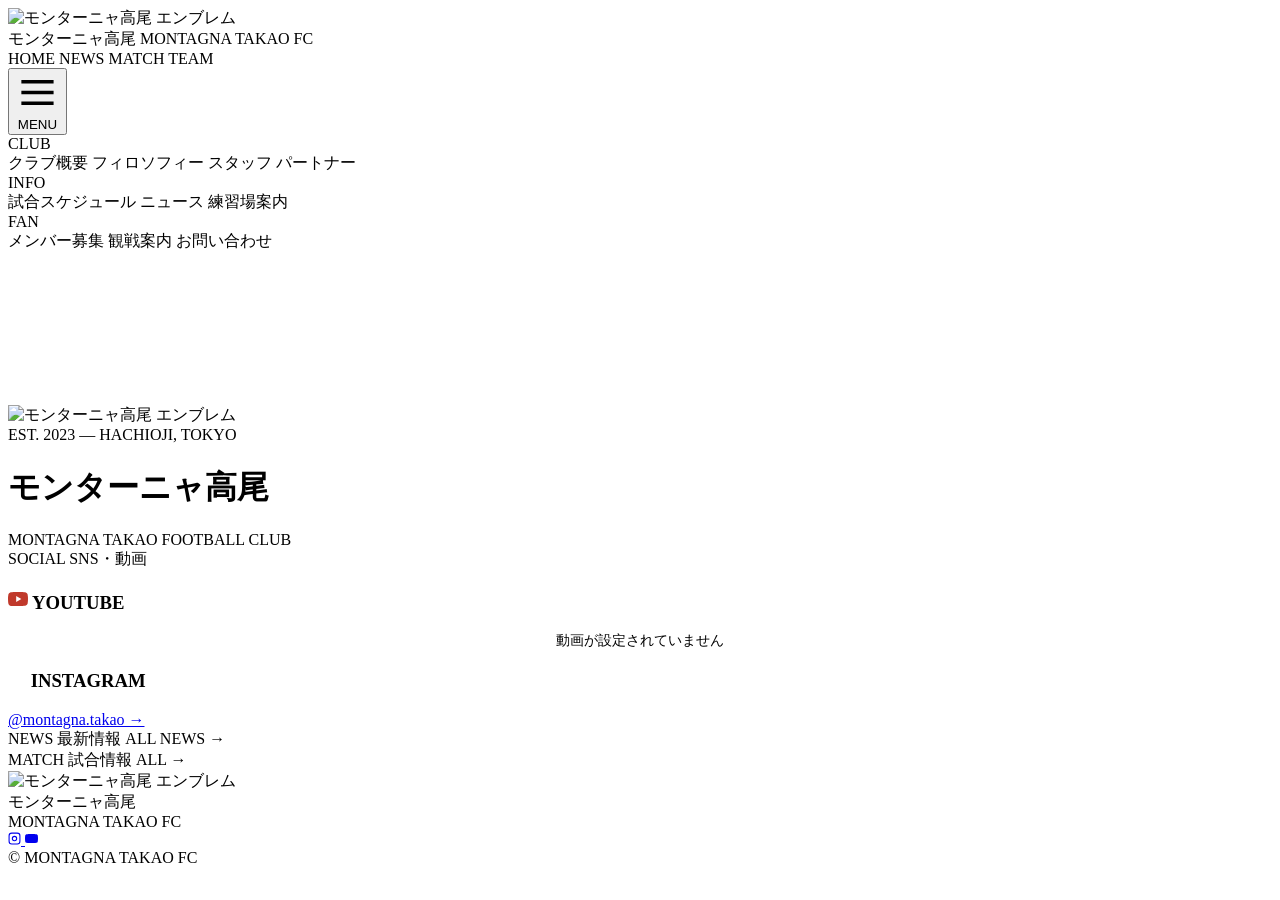
==== index.html @ 00458dfa "Add files via upload" ====
<!DOCTYPE html>
<html lang="ja">
<head>
<meta charset="UTF-8">
<meta name="viewport" content="width=device-width, initial-scale=1.0">
<title>モンターニャ高尾 | MONTAGNA TAKAO FC</title>
<link href="https://fonts.googleapis.com/css2?family=Shippori+Mincho:wght@400;600;700&family=Bebas+Neue&family=Noto+Sans+JP:wght@300;400;500;700&display=swap" rel="stylesheet">
<link rel="stylesheet" href="css/style.css">
</head>
<body>

<!-- HEADER -->
<header>
  <div class="header-inner">
    <a class="logo" onclick="showSection('home')">
      <div class="logo-emblem"><img src="images/logo.JPEG" alt="モンターニャ高尾 エンブレム"></div>
      <div class="logo-text">
        <span class="logo-ja">モンターニャ高尾</span>
        <span class="logo-en">MONTAGNA TAKAO FC</span>
      </div>
    </a>
    <nav class="nav-links">
      <a onclick="showSection('home')">HOME</a>
      <a onclick="showSection('news')">NEWS</a>
      <a onclick="showSection('match')">MATCH</a>
      <a onclick="showSection('team')">TEAM</a>
    </nav>
    <div class="nav-right">
      <button class="menu-tab-btn" onclick="toggleMegaMenu()">
        <svg viewBox="0 0 24 24" fill="none" stroke="currentColor" stroke-width="2"><path d="M3 12h18M3 6h18M3 18h18"/></svg>
        MENU
      </button>
    </div>
  </div>
</header>

<!-- MEGA MENU -->
<div class="mega-menu" id="megaMenu">
  <div class="mega-section">
    <div class="mega-section-title">CLUB</div>
    <a class="mega-item" onclick="openStaticPage('club-overview');closeMegaMenu()">クラブ概要</a>
    <a class="mega-item" onclick="openStaticPage('philosophy');closeMegaMenu()">フィロソフィー</a>
    <a class="mega-item" onclick="openStaticPage('staff');closeMegaMenu()">スタッフ</a>
    <a class="mega-item" onclick="openStaticPage('partner');closeMegaMenu()">パートナー</a>
  </div>
  <div class="mega-section">
    <div class="mega-section-title">INFO</div>
    <a class="mega-item" onclick="showSection('match');closeMegaMenu()">試合スケジュール</a>
    <a class="mega-item" onclick="showSection('news');closeMegaMenu()">ニュース</a>
    <a class="mega-item" onclick="openStaticPage('training');closeMegaMenu()">練習場案内</a>
  </div>
  <div class="mega-section">
    <div class="mega-section-title">FAN</div>
    <a class="mega-item" onclick="openStaticPage('join');closeMegaMenu()">メンバー募集</a>
    <a class="mega-item" onclick="openStaticPage('watch');closeMegaMenu()">観戦案内</a>
    <a class="mega-item" onclick="openStaticPage('contact');closeMegaMenu()">お問い合わせ</a>
  </div>
</div>

<!-- ══════════════════════════════════════ -->
<!-- HOME -->
<!-- ══════════════════════════════════════ -->
<div id="section-home">

  <!-- HERO -->
  <div class="hero">
    <div class="hero-bg"></div>
    <svg class="hero-mountain" viewBox="0 0 1440 170" preserveAspectRatio="none">
      <path fill="white" d="M0,170 L200,60 L400,110 L600,30 L800,90 L1000,20 L1200,80 L1440,40 L1440,170Z"/>
    </svg>
    <div class="hero-content">
      <div class="hero-emblem"><img src="images/logo.JPEG" alt="モンターニャ高尾 エンブレム"></div>
      <div>
        <div class="hero-tag">EST. 2023 — HACHIOJI, TOKYO</div>
        <h1>モンターニャ<span>高尾</span></h1>
        <div class="hero-sub">MONTAGNA TAKAO FOOTBALL CLUB</div>
      </div>
    </div>
  </div>

  <!-- SOCIAL -->
  <div class="social-section">
    <div class="social-inner">
      <div class="section-header">
        <span class="section-title">SOCIAL</span>
        <span class="section-title-ja">SNS・動画</span>
      </div>
      <div class="social-grid" id="social-grid">
        <!-- YouTube -->
        <div class="social-block">
          <h3>
            <svg viewBox="0 0 24 24" width="20" height="20" fill="#c0392b"><path d="M23.5 6.2a3 3 0 00-2.1-2.1C19.5 3.5 12 3.5 12 3.5s-7.5 0-9.4.6A3 3 0 00.5 6.2 31.9 31.9 0 000 12a31.9 31.9 0 00.5 5.8A3 3 0 002.6 20c1.9.5 9.4.5 9.4.5s7.5 0 9.4-.6a3 3 0 002.1-2.1c.3-1.9.5-3.8.5-5.8a31.9 31.9 0 00-.5-5.8z"/><path fill="#fff" d="M9.8 15.5l6.2-3.5-6.2-3.5z"/></svg>
            YOUTUBE
          </h3>
          <div id="yt-area">
            <div class="yt-embed" id="yt-embed-area">
              <div style="width:100%;height:100%;display:flex;align-items:center;justify-content:center;color:var(--gray)">
                <span style="font-size:14px">動画が設定されていません</span>
              </div>
            </div>
          </div>
        </div>
        <!-- Instagram -->
        <div class="social-block">
          <h3>
            <svg viewBox="0 0 24 24" width="18" height="18" fill="none" stroke="var(--navy)" stroke-width="2"><rect x="2" y="2" width="20" height="20" rx="5"/><circle cx="12" cy="12" r="4"/></svg>
            INSTAGRAM
          </h3>
          <a class="social-link-btn" id="ig-link" href="#" target="_blank" rel="noopener">@montagna.takao →</a>
          <div class="ig-grid" id="ig-grid"></div>
        </div>
      </div>
    </div>
  </div>

  <!-- NEWS (top 3) -->
  <div class="main-content">
    <div class="section-header">
      <span class="section-title">NEWS</span>
      <span class="section-title-ja">最新情報</span>
      <span class="section-more" onclick="showSection('news')">ALL NEWS →</span>
    </div>
    <div class="news-grid" id="news-grid-home"></div>
  </div>

  <div class="divider"></div>

  <!-- MATCH (top 4) -->
  <div class="match-section">
    <div class="match-inner">
      <div class="section-header">
        <span class="section-title">MATCH</span>
        <span class="section-title-ja">試合情報</span>
        <span class="section-more" onclick="showSection('match')">ALL →</span>
      </div>
      <div class="match-cards" id="match-cards-home"></div>
    </div>
  </div>
</div>

<!-- ══════════════════════════════════════ -->
<!-- NEWS LIST -->
<!-- ══════════════════════════════════════ -->
<div id="section-news" style="display:none">
  <div class="page-banner">
    <div class="page-banner-inner">
      <span class="page-banner-en">NEWS</span>
      <span class="page-banner-ja">ニュース一覧</span>
    </div>
  </div>
  <div class="main-content">
    <div style="display:flex;gap:6px;margin-bottom:20px;flex-wrap:wrap">
      <button class="cat-filter-btn active" data-cat="all" onclick="filterNews('all')">すべて</button>
      <button class="cat-filter-btn" data-cat="お知らせ" onclick="filterNews('お知らせ')">お知らせ</button>
      <button class="cat-filter-btn" data-cat="試合情報" onclick="filterNews('試合情報')">試合情報</button>
      <button class="cat-filter-btn" data-cat="レポート" onclick="filterNews('レポート')">レポート</button>
    </div>
    <div class="news-grid" id="news-grid-full"></div>
  </div>
</div>

<!-- ══════════════════════════════════════ -->
<!-- MATCH PAGE -->
<!-- ══════════════════════════════════════ -->
<div id="section-match" style="display:none">
  <div class="page-banner">
    <div class="page-banner-inner">
      <span class="page-banner-en">MATCH</span>
      <span class="page-banner-ja">試合スケジュール</span>
    </div>
  </div>
  <div class="match-section" style="padding-top:40px">
    <div class="match-inner">
      <div class="match-cards" id="match-cards-full" style="grid-template-columns:repeat(auto-fill,minmax(260px,1fr))"></div>
    </div>
  </div>
</div>

<!-- ══════════════════════════════════════ -->
<!-- TEAM PAGE -->
<!-- ══════════════════════════════════════ -->
<div id="section-team" style="display:none">
  <div class="page-banner">
    <div class="page-banner-inner">
      <span class="page-banner-en">TEAM</span>
      <span class="page-banner-ja">チーム情報</span>
    </div>
  </div>
  <div class="main-content">
    <div class="players-grid" id="players-grid"></div>
  </div>
</div>

<!-- ══════════════════════════════════════ -->
<!-- STATIC PAGE -->
<!-- ══════════════════════════════════════ -->
<div id="section-static" style="display:none">
  <div class="static-page">
    <div class="static-back" onclick="goBackFromStatic()">← 戻る</div>
    <div id="static-content"></div>
  </div>
</div>

<!-- FOOTER -->
<footer>
  <div class="footer-inner">
    <div class="footer-bottom">
      <div class="footer-logo">
        <img src="images/logo.JPEG" alt="モンターニャ高尾 エンブレム">
        <div>
          <div class="footer-logo-text">モンターニャ高尾</div>
          <div class="footer-logo-en">MONTAGNA TAKAO FC</div>
        </div>
      </div>
      <div class="footer-sns">
        <a class="sns-link" href="#" title="Instagram">
          <svg viewBox="0 0 24 24" width="13" height="13" fill="none" stroke="currentColor" stroke-width="2"><rect x="2" y="2" width="20" height="20" rx="5"/><circle cx="12" cy="12" r="4"/></svg>
        </a>
        <a class="sns-link" href="#" title="YouTube">
          <svg viewBox="0 0 24 24" width="13" height="13" fill="currentColor"><path d="M23.5 6.2a3 3 0 00-2.1-2.1C19.5 3.5 12 3.5 12 3.5s-7.5 0-9.4.6A3 3 0 00.5 6.2 31.9 31.9 0 000 12a31.9 31.9 0 00.5 5.8A3 3 0 002.6 20c1.9.5 9.4.5 9.4.5s7.5 0 9.4-.6a3 3 0 002.1-2.1c.3-1.9.5-3.8.5-5.8a31.9 31.9 0 00-.5-5.8z"/><path fill="var(--navy)" d="M9.8 15.5l6.2-3.5-6.2-3.5z"/></svg>
        </a>
      </div>
      <div class="footer-copy">&copy; MONTAGNA TAKAO FC</div>
    </div>
  </div>
</footer>

<!-- TOAST -->
<div class="toast" id="toast"></div>

<!-- データファイル（更新はこちらを編集） -->
<script src="data/news.js"></script>
<script src="data/matches.js"></script>
<script src="data/team.js"></script>
<script src="data/pages.js"></script>
<script src="data/social.js"></script>
<!-- メインスクリプト -->
<script src="js/main.js"></script>
</body>
</html>
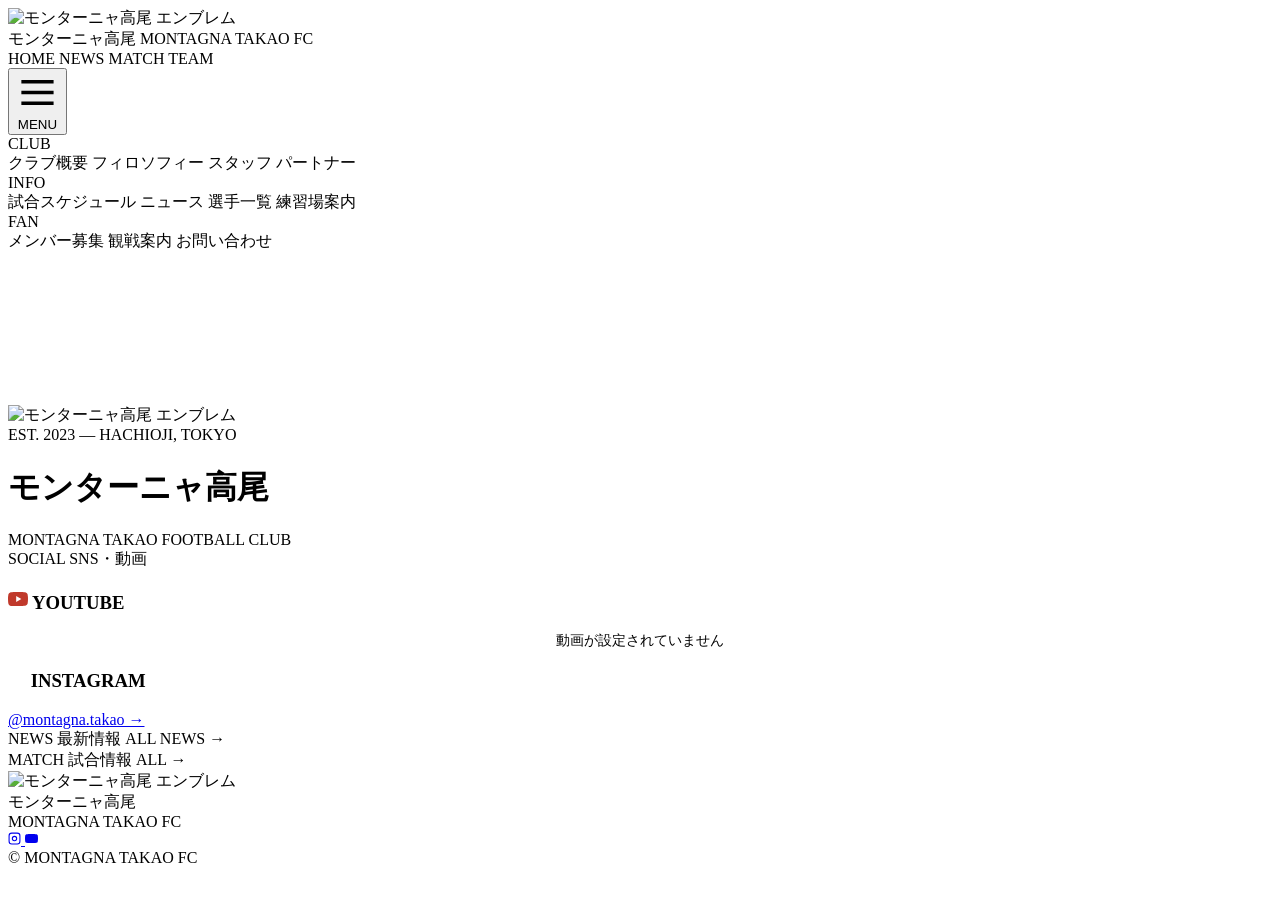
==== commit c3c29836: "Add files via upload" ====
--- a/index.html
+++ b/index.html
@@ -47,6 +47,7 @@
     <div class="mega-section-title">INFO</div>
     <a class="mega-item" onclick="showSection('match');closeMegaMenu()">試合スケジュール</a>
     <a class="mega-item" onclick="showSection('news');closeMegaMenu()">ニュース</a>
+    <a class="mega-item" onclick="showSection('team');closeMegaMenu()">選手一覧</a>
     <a class="mega-item" onclick="openStaticPage('training');closeMegaMenu()">練習場案内</a>
   </div>
   <div class="mega-section">
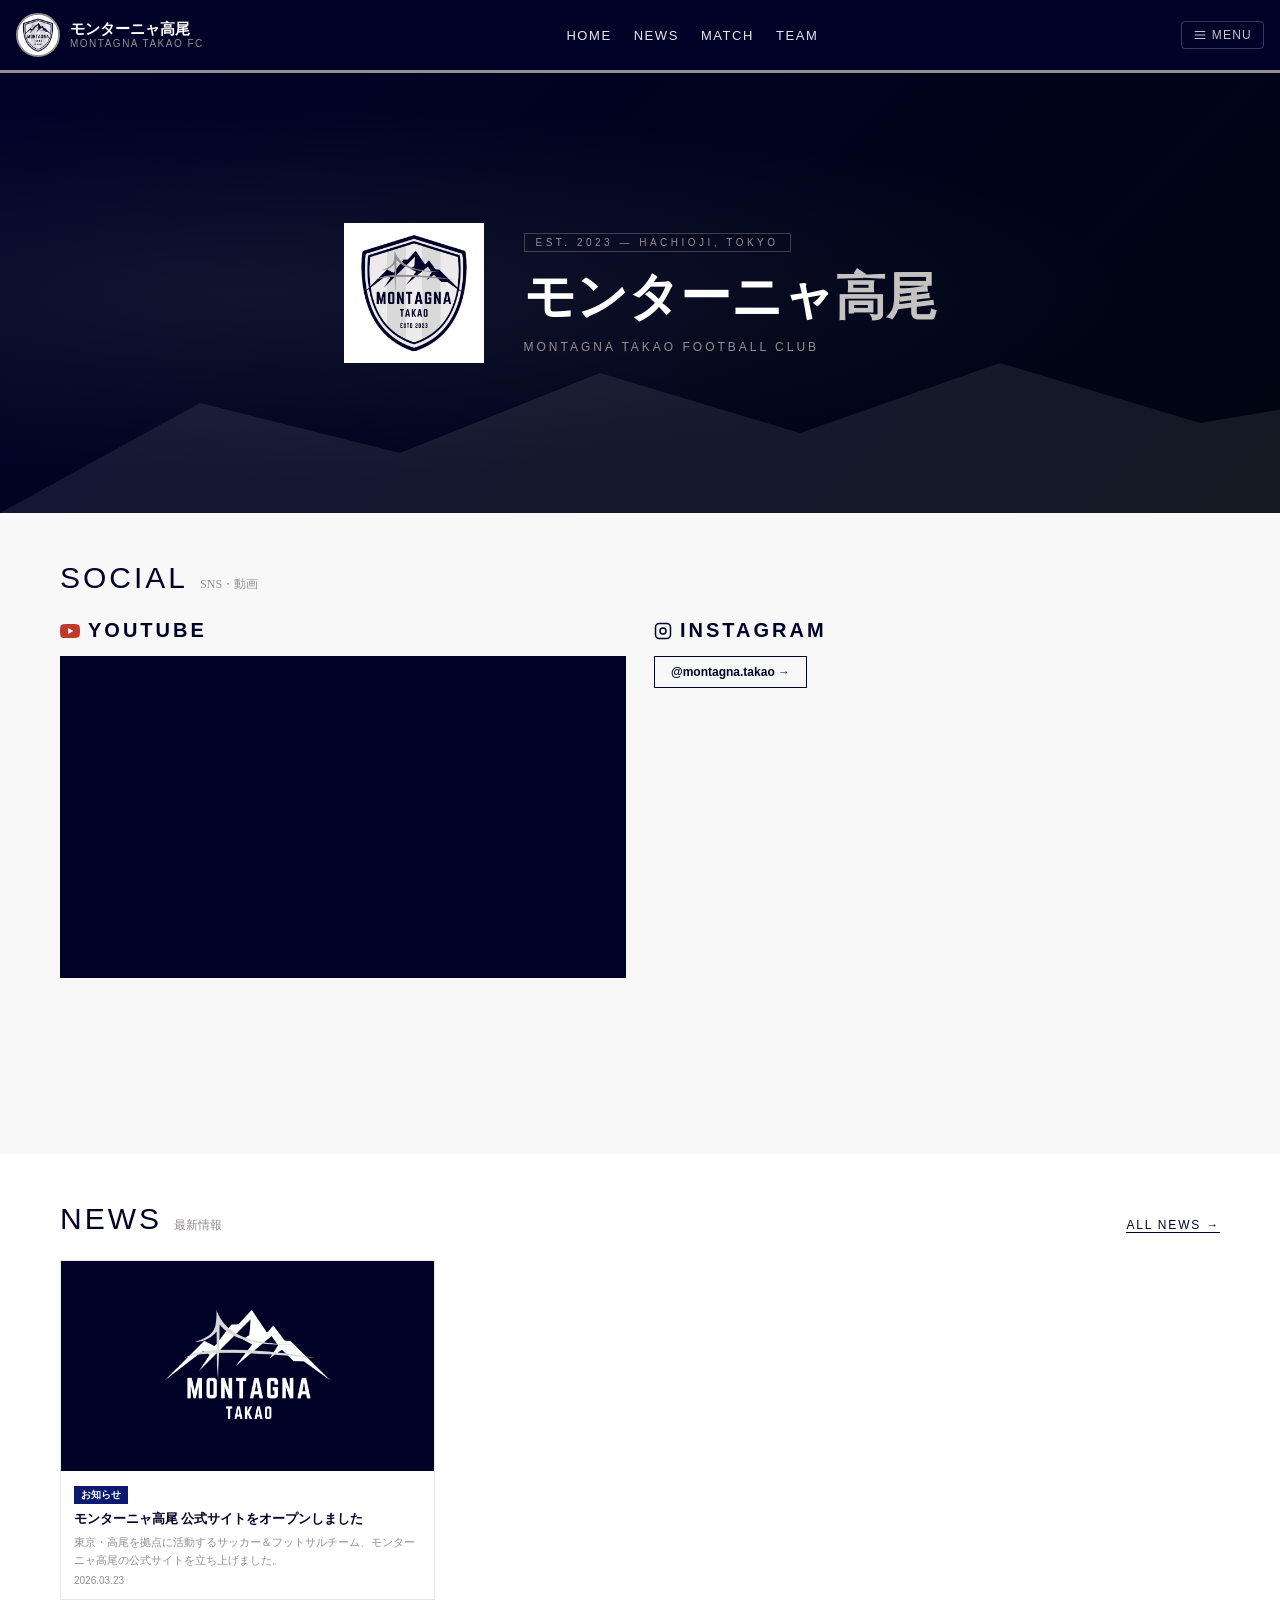
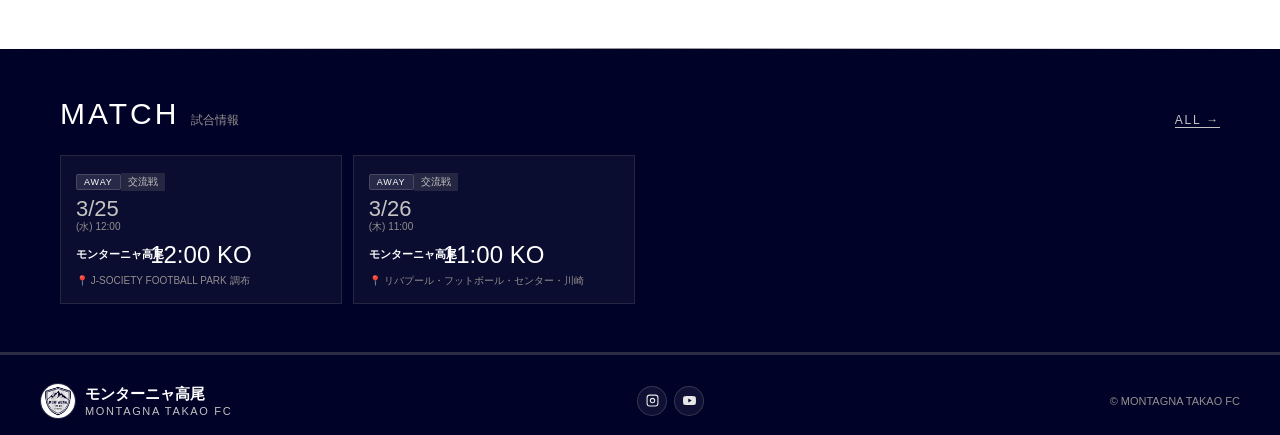
==== commit 4b3e9407: "Update index.html" ====
--- a/index.html
+++ b/index.html
@@ -2,6 +2,7 @@
 <html lang="ja">
 <head>
 <meta charset="UTF-8">
+<link rel="icon" href="images/favicon.png" type="image/png">
 <meta name="viewport" content="width=device-width, initial-scale=1.0">
 <title>モンターニャ高尾 | MONTAGNA TAKAO FC</title>
 <link href="https://fonts.googleapis.com/css2?family=Shippori+Mincho:wght@400;600;700&family=Bebas+Neue&family=Noto+Sans+JP:wght@300;400;500;700&display=swap" rel="stylesheet">
--- a/css/style.css
+++ b/css/style.css
@@ -0,0 +1,1258 @@
+/* ══════════════════════════════════════
+   MONTAGNA TAKAO FC — Shared Styles
+   ══════════════════════════════════════ */
+
+/* ── Variables ── */
+:root {
+  --navy: #000228;
+  --navy-mid: #001050;
+  --navy-light: #0a1a6e;
+  --gray: #938F8E;
+  --gray-mid: #c5c2c2;
+  --gray-light: #e8e7e7;
+  --white: #FFFFFF;
+  --accent: #d4af37;
+  --shadow: rgba(0,2,40,0.18);
+}
+
+/* ── Reset ── */
+*, *::before, *::after { margin: 0; padding: 0; box-sizing: border-box; }
+html { scroll-behavior: smooth; }
+body {
+  font-family: 'Noto Sans JP', sans-serif;
+  background: var(--white);
+  color: var(--navy);
+  overflow-x: hidden;
+  -webkit-font-smoothing: antialiased;
+}
+
+/* ══════════════════════════════════════
+   HEADER
+   ══════════════════════════════════════ */
+header {
+  background: var(--navy);
+  position: sticky;
+  top: 0;
+  z-index: 200;
+  border-bottom: 3px solid var(--gray);
+}
+.header-inner {
+  max-width: 1300px;
+  margin: 0 auto;
+  display: flex;
+  align-items: center;
+  justify-content: space-between;
+  padding: 0 16px;
+  height: 70px;
+  gap: 8px;
+}
+.logo {
+  display: flex;
+  align-items: center;
+  gap: 10px;
+  cursor: pointer;
+  text-decoration: none;
+  flex-shrink: 0;
+}
+.logo-emblem {
+  width: 44px; height: 44px;
+  border-radius: 50%;
+  background: var(--white);
+  display: flex;
+  align-items: center;
+  justify-content: center;
+  overflow: hidden;
+  border: 2px solid var(--gray);
+  flex-shrink: 0;
+}
+.logo-emblem img { width: 40px; height: 40px; object-fit: contain; }
+.logo-text { line-height: 1; white-space: nowrap; }
+.logo-ja {
+  font-family: 'Shippori Mincho', serif;
+  font-size: 15px;
+  font-weight: 700;
+  color: var(--white);
+  display: block;
+  white-space: nowrap;
+}
+.logo-en {
+  font-family: 'Bebas Neue', sans-serif;
+  font-size: 10px;
+  letter-spacing: 0.15em;
+  color: var(--gray);
+  display: block;
+  margin-top: 2px;
+  white-space: nowrap;
+}
+
+/* Nav links */
+.nav-links {
+  display: flex;
+  align-items: center;
+  gap: 0;
+  flex-shrink: 0;
+}
+.nav-links a {
+  font-family: 'Bebas Neue', sans-serif;
+  font-size: 13px;
+  letter-spacing: 0.12em;
+  color: var(--gray-light);
+  text-decoration: none;
+  padding: 7px 11px;
+  border-radius: 3px;
+  transition: all 0.2s;
+  cursor: pointer;
+}
+.nav-links a:hover { background: var(--navy-mid); color: var(--white); }
+@media(max-width: 700px) { .nav-links { display: none; } }
+
+.nav-right {
+  display: flex;
+  align-items: center;
+  gap: 6px;
+  flex-shrink: 0;
+}
+
+/* Menu button */
+.menu-tab-btn {
+  background: none;
+  border: 1px solid rgba(147,143,142,0.4);
+  border-radius: 4px;
+  padding: 6px 11px;
+  display: flex;
+  align-items: center;
+  gap: 5px;
+  cursor: pointer;
+  color: var(--gray-mid);
+  transition: all 0.2s;
+  font-family: 'Bebas Neue', sans-serif;
+  font-size: 12px;
+  letter-spacing: 0.1em;
+  white-space: nowrap;
+}
+.menu-tab-btn:hover { background: rgba(147,143,142,0.15); }
+.menu-tab-btn svg { width: 14px; height: 14px; }
+
+/* ══════════════════════════════════════
+   MEGA MENU
+   ══════════════════════════════════════ */
+.mega-menu {
+  position: fixed;
+  top: 73px;
+  right: 0;
+  width: 300px;
+  background: var(--white);
+  border-left: 1px solid var(--gray-light);
+  border-bottom: 1px solid var(--gray-light);
+  box-shadow: -6px 6px 24px var(--shadow);
+  display: none;
+  z-index: 400;
+  max-height: calc(100vh - 73px);
+  overflow-y: auto;
+}
+.mega-menu.open { display: block; }
+.mega-section {
+  padding: 18px 22px;
+  border-bottom: 1px solid var(--gray-light);
+}
+.mega-section:last-child { border-bottom: none; }
+.mega-section-title {
+  font-family: 'Bebas Neue', sans-serif;
+  font-size: 15px;
+  letter-spacing: 0.2em;
+  color: var(--gray);
+  margin-bottom: 10px;
+}
+.mega-item {
+  display: block;
+  padding: 8px 0;
+  font-size: 13px;
+  color: var(--navy);
+  text-decoration: none;
+  cursor: pointer;
+  border-bottom: 1px solid rgba(232,231,231,0.6);
+  transition: color 0.15s;
+}
+.mega-item:hover { color: var(--gray); }
+.mega-item:last-child { border-bottom: none; }
+
+/* ══════════════════════════════════════
+   HERO
+   ══════════════════════════════════════ */
+.hero {
+  background: var(--navy);
+  position: relative;
+  overflow: hidden;
+  height: 440px;
+  display: flex;
+  align-items: center;
+}
+.hero-bg {
+  position: absolute;
+  inset: 0;
+  background: radial-gradient(ellipse at 20% 50%, rgba(147,143,142,0.12) 0%, transparent 60%),
+              linear-gradient(135deg, var(--navy) 0%, #000510 100%);
+}
+.hero-mountain {
+  position: absolute;
+  bottom: 0; left: 0; right: 0;
+  height: 170px;
+  opacity: 0.08;
+}
+.hero-content {
+  position: relative;
+  max-width: 1200px;
+  margin: 0 auto;
+  padding: 0 40px;
+  z-index: 2;
+  display: flex;
+  align-items: center;
+  gap: 40px;
+}
+.hero-emblem { width: 140px; height: 140px; flex-shrink: 0; }
+.hero-emblem img { width: 100%; height: 100%; object-fit: contain; }
+.hero-tag {
+  font-family: 'Bebas Neue', sans-serif;
+  font-size: 10px;
+  letter-spacing: 0.35em;
+  color: var(--gray);
+  border: 1px solid rgba(147,143,142,0.4);
+  display: inline-block;
+  padding: 3px 11px;
+  margin-bottom: 12px;
+}
+.hero h1 {
+  font-family: 'Shippori Mincho', serif;
+  font-size: clamp(28px, 4vw, 52px);
+  font-weight: 700;
+  color: var(--white);
+  line-height: 1.3;
+  margin-bottom: 10px;
+}
+.hero h1 span { color: var(--gray-mid); }
+.hero-sub {
+  font-family: 'Bebas Neue', sans-serif;
+  font-size: 12px;
+  letter-spacing: 0.25em;
+  color: var(--gray);
+}
+@media(max-width: 600px) {
+  .hero-content { flex-direction: column; padding: 0 20px; text-align: center; }
+  .hero-emblem { width: 100px; height: 100px; }
+  .hero { height: auto; padding: 40px 0; }
+}
+
+/* ══════════════════════════════════════
+   SECTIONS
+   ══════════════════════════════════════ */
+.section-header {
+  display: flex;
+  align-items: baseline;
+  gap: 12px;
+  margin-bottom: 24px;
+}
+.section-title {
+  font-family: 'Bebas Neue', sans-serif;
+  font-size: 30px;
+  letter-spacing: 0.1em;
+  color: var(--navy);
+}
+.section-title-ja {
+  font-family: 'Shippori Mincho', serif;
+  font-size: 12px;
+  color: var(--gray);
+}
+.section-more {
+  margin-left: auto;
+  font-family: 'Bebas Neue', sans-serif;
+  font-size: 12px;
+  letter-spacing: 0.15em;
+  color: var(--navy);
+  text-decoration: none;
+  border-bottom: 1px solid var(--navy);
+  cursor: pointer;
+}
+.main-content {
+  max-width: 1200px;
+  margin: 0 auto;
+  padding: 48px 20px;
+}
+
+/* ══════════════════════════════════════
+   NEWS
+   ══════════════════════════════════════ */
+.news-grid {
+  display: grid;
+  grid-template-columns: repeat(3, 1fr);
+  gap: 18px;
+}
+@media(max-width: 700px) { .news-grid { grid-template-columns: 1fr; } }
+
+a.news-card { text-decoration: none; color: inherit; display: block; }
+.news-card {
+  background: var(--white);
+  border: 1px solid var(--gray-light);
+  overflow: hidden;
+  cursor: pointer;
+  transition: all 0.25s;
+  display: block;
+  text-decoration: none;
+  color: inherit;
+  animation: fadeUp 0.4s ease both;
+}
+.news-card:nth-child(2) { animation-delay: 0.08s; }
+.news-card:nth-child(3) { animation-delay: 0.16s; }
+.news-card:hover {
+  transform: translateY(-3px);
+  box-shadow: 0 10px 28px var(--shadow);
+  border-color: var(--navy);
+}
+.news-img-wrap {
+  width: 100%;
+  aspect-ratio: 16/9;
+  overflow: hidden;
+  background: linear-gradient(160deg, var(--navy) 0%, #1a1f4e 60%, #2d355a 100%);
+  position: relative;
+  display: flex;
+  align-items: center;
+  justify-content: center;
+}
+.news-img-wrap img {
+  width: 100%; height: 100%;
+  object-fit: cover;
+  position: absolute;
+  inset: 0;
+}
+.news-img-emoji {
+  font-size: 42px;
+  z-index: 1;
+  position: relative;
+  opacity: 0.85;
+  filter: drop-shadow(0 2px 8px rgba(0,0,0,0.3));
+}
+.news-body { padding: 13px; }
+.news-cat {
+  display: inline-block;
+  background: var(--navy);
+  color: var(--white);
+  font-size: 10px;
+  font-weight: 700;
+  padding: 2px 7px;
+  margin-bottom: 5px;
+}
+.news-cat.match { background: #c0392b; }
+.news-cat.report { background: var(--gray); }
+.news-cat.info { background: var(--navy-light); }
+.news-title {
+  font-family: 'Shippori Mincho', serif;
+  font-size: 13px;
+  font-weight: 600;
+  line-height: 1.6;
+  margin-bottom: 5px;
+}
+.news-excerpt {
+  font-size: 11px;
+  color: var(--gray);
+  line-height: 1.6;
+  margin-bottom: 5px;
+  display: -webkit-box;
+  -webkit-line-clamp: 2;
+  -webkit-box-orient: vertical;
+  overflow: hidden;
+}
+.news-date { font-size: 10px; color: var(--gray); }
+
+/* Category filter */
+.cat-filter-btn {
+  background: var(--white);
+  border: 1.5px solid var(--gray-light);
+  color: var(--gray);
+  font-family: 'Noto Sans JP', sans-serif;
+  font-size: 12px;
+  font-weight: 500;
+  padding: 5px 12px;
+  cursor: pointer;
+  transition: all 0.2s;
+}
+.cat-filter-btn.active,
+.cat-filter-btn:hover {
+  background: var(--navy);
+  color: var(--white);
+  border-color: var(--navy);
+}
+
+/* ══════════════════════════════════════
+   ARTICLE PAGE
+   ══════════════════════════════════════ */
+#section-article {
+  background: #f4f4f0;
+  min-height: 100vh;
+  padding-bottom: 60px;
+}
+.article-page {
+  max-width: 800px;
+  margin: 0 auto;
+  padding: 0 0 80px;
+  background: var(--white);
+  box-shadow: 0 4px 32px rgba(0,2,40,0.10);
+}
+.article-back {
+  display: flex;
+  align-items: center;
+  gap: 8px;
+  color: var(--gray-mid);
+  letter-spacing: 0.1em;
+  cursor: pointer;
+  padding: 20px 40px;
+  transition: color 0.2s;
+  text-transform: uppercase;
+  font-family: 'Bebas Neue', sans-serif;
+  font-size: 13px;
+  background: #f4f4f0;
+  border-bottom: 1px solid rgba(147,143,142,0.2);
+}
+.article-back:hover { color: var(--navy); }
+.article-back::before { content: '\2190'; font-family: sans-serif; font-size: 16px; }
+
+.article-hero-img {
+  width: 100%;
+  aspect-ratio: 16/9;
+  background: linear-gradient(160deg, var(--navy) 0%, #1a1f4e 60%, #2d355a 100%);
+  overflow: hidden;
+  position: relative;
+  display: flex;
+  align-items: center;
+  justify-content: center;
+}
+.article-hero-img img {
+  width: 100%; height: 100%;
+  object-fit: cover;
+  position: absolute;
+  inset: 0;
+}
+.article-hero-emoji {
+  font-size: 64px;
+  z-index: 1;
+  position: relative;
+  filter: drop-shadow(0 4px 12px rgba(0,0,0,0.4));
+}
+.article-content-wrap { padding: 36px 40px 0; }
+.article-top-row {
+  display: flex;
+  align-items: center;
+  gap: 10px;
+  margin-bottom: 16px;
+  flex-wrap: wrap;
+}
+.article-cat {
+  display: inline-block;
+  background: var(--navy);
+  color: var(--white);
+  font-size: 10px;
+  font-weight: 700;
+  letter-spacing: 0.1em;
+  padding: 4px 10px;
+  text-transform: uppercase;
+}
+.article-date-tag { font-size: 11px; color: var(--gray); letter-spacing: 0.04em; }
+.article-title {
+  font-family: 'Shippori Mincho', serif;
+  font-size: clamp(20px, 3.5vw, 32px);
+  font-weight: 700;
+  color: var(--navy);
+  line-height: 1.55;
+  margin-bottom: 22px;
+}
+.article-divider {
+  height: 2px;
+  background: linear-gradient(90deg, var(--navy) 0%, rgba(147,143,142,0.3) 100%);
+  margin-bottom: 32px;
+}
+
+.article-body {
+  font-size: 15.5px;
+  line-height: 2.1;
+  color: #1e2240;
+  font-feature-settings: 'palt';
+}
+.article-body p { margin: 0 0 1.6em; padding: 0; }
+.article-body p:last-child { margin-bottom: 0; }
+.body-heading {
+  display: block;
+  font-family: 'Shippori Mincho', serif;
+  font-size: 14px;
+  font-weight: 700;
+  color: var(--navy);
+  background: rgba(0,2,40,0.05);
+  padding: 6px 12px;
+  margin: -2px -4px 6px;
+  border-left: 3px solid var(--navy);
+}
+.body-section { display: block; font-weight: 700; color: var(--navy); margin-top: 4px; }
+.body-bullet { display: block; padding-left: 1em; text-indent: -0.5em; }
+.article-footer {
+  margin-top: 48px;
+  padding-top: 24px;
+  border-top: 1px solid rgba(147,143,142,0.25);
+}
+.article-footer-back {
+  background: none;
+  border: 1px solid var(--navy);
+  color: var(--navy);
+  font-family: 'Bebas Neue', sans-serif;
+  font-size: 13px;
+  letter-spacing: 0.12em;
+  padding: 9px 20px;
+  cursor: pointer;
+  transition: all 0.2s;
+}
+.article-footer-back:hover { background: var(--navy); color: var(--white); }
+@media(min-width: 601px) { #section-article { padding-top: 40px; } }
+@media(max-width: 600px) {
+  .article-back { padding: 16px 20px; }
+  .article-content-wrap { padding: 24px 20px 0; }
+}
+
+/* ══════════════════════════════════════
+   MATCH
+   ══════════════════════════════════════ */
+.match-section {
+  background: var(--navy);
+  padding: 48px 0;
+}
+.match-inner {
+  max-width: 1200px;
+  margin: 0 auto;
+  padding: 0 20px;
+}
+.match-section .section-title { color: var(--white); }
+.match-section .section-title-ja { color: var(--gray); }
+.match-section .section-more { color: var(--gray-mid); border-color: var(--gray-mid); }
+
+.match-cards {
+  display: grid;
+  grid-template-columns: repeat(auto-fill, minmax(230px, 1fr));
+  gap: 11px;
+}
+.match-card {
+  background: rgba(255,255,255,0.04);
+  border: 1px solid rgba(147,143,142,0.2);
+  padding: 15px;
+  transition: all 0.2s;
+}
+.match-card:hover {
+  background: rgba(147,143,142,0.1);
+  border-color: var(--gray);
+}
+.match-type {
+  display: inline-block;
+  background: rgba(147,143,142,0.2);
+  color: var(--gray-mid);
+  font-size: 10px;
+  padding: 2px 7px;
+  margin-bottom: 7px;
+}
+.match-date {
+  font-family: 'Bebas Neue', sans-serif;
+  font-size: 22px;
+  color: var(--gray-mid);
+  line-height: 1;
+}
+.match-date-sub {
+  font-size: 10px;
+  color: var(--gray);
+  margin-bottom: 9px;
+}
+.match-teams {
+  display: flex;
+  align-items: center;
+  gap: 6px;
+  margin-bottom: 7px;
+}
+.match-team { flex: 1; text-align: center; min-width: 0; }
+.match-team-name {
+  font-family: 'Shippori Mincho', serif;
+  font-size: 11px;
+  color: var(--white);
+  font-weight: 600;
+  white-space: nowrap;
+}
+.match-team.away .match-team-name { color: var(--gray); }
+.match-score-area { text-align: center; }
+.match-score {
+  font-family: 'Bebas Neue', sans-serif;
+  font-size: 24px;
+  color: var(--white);
+  line-height: 1;
+}
+.match-ha-badge {
+  display: inline-block;
+  font-size: 9px;
+  font-family: 'Bebas Neue', sans-serif;
+  letter-spacing: 0.1em;
+  padding: 2px 7px;
+  margin-bottom: 6px;
+  border-radius: 2px;
+}
+.match-ha-home { background: rgba(147,143,142,0.25); color: var(--gray-mid); }
+.match-ha-away {
+  background: rgba(255,255,255,0.12);
+  color: var(--white);
+  border: 1px solid rgba(147,143,142,0.3);
+}
+.match-venue { font-size: 10px; color: var(--gray); }
+
+/* ══════════════════════════════════════
+   SOCIAL
+   ══════════════════════════════════════ */
+.social-section { padding: 48px 0; background: #f8f8f8; }
+.social-inner { max-width: 1200px; margin: 0 auto; padding: 0 20px; }
+.social-grid { display: grid; grid-template-columns: 1fr 1fr; gap: 28px; }
+@media(max-width: 700px) { .social-grid { grid-template-columns: 1fr; } }
+.social-block h3 {
+  font-family: 'Bebas Neue', sans-serif;
+  font-size: 20px;
+  letter-spacing: 0.15em;
+  color: var(--navy);
+  margin-bottom: 14px;
+  display: flex;
+  align-items: center;
+  gap: 8px;
+}
+.social-link-btn {
+  display: inline-flex;
+  align-items: center;
+  gap: 7px;
+  padding: 8px 16px;
+  border: 1.5px solid var(--navy);
+  color: var(--navy);
+  text-decoration: none;
+  font-size: 12px;
+  font-weight: 700;
+  transition: all 0.2s;
+  margin-bottom: 14px;
+}
+.social-link-btn:hover { background: var(--navy); color: var(--white); }
+.ig-grid { display: grid; grid-template-columns: 1fr 1fr; gap: 10px; }
+.ig-post {
+  overflow: hidden;
+  border-radius: 6px;
+}
+.ig-post iframe {
+  width: 100%;
+  min-height: 400px;
+  border: none;
+}
+.yt-embed { width: 100%; aspect-ratio: 16/9; background: var(--navy); }
+.yt-embed iframe { width: 100%; height: 100%; border: none; }
+
+/* ══════════════════════════════════════
+   TEAM / PLAYERS GRID
+   ══════════════════════════════════════ */
+.players-grid {
+  display: grid;
+  grid-template-columns: repeat(auto-fill, minmax(160px, 1fr));
+  gap: 14px;
+}
+.player-card {
+  background: var(--white);
+  border: 1px solid var(--gray-light);
+  padding: 14px;
+  text-align: center;
+  transition: all 0.2s;
+  cursor: pointer;
+  text-decoration: none;
+  color: inherit;
+  display: block;
+}
+.player-card:hover {
+  box-shadow: 0 8px 24px var(--shadow);
+  border-color: var(--navy);
+}
+.player-num {
+  font-family: 'Bebas Neue', sans-serif;
+  font-size: 40px;
+  color: var(--gray-light);
+  line-height: 1;
+}
+.player-pos {
+  display: inline-block;
+  background: var(--navy);
+  color: var(--white);
+  font-size: 10px;
+  font-weight: 700;
+  padding: 2px 9px;
+  margin-bottom: 4px;
+}
+.player-name-ja {
+  font-family: 'Shippori Mincho', serif;
+  font-size: 14px;
+  font-weight: 700;
+  margin-bottom: 3px;
+}
+.player-name-en {
+  font-family: 'Bebas Neue', sans-serif;
+  font-size: 10px;
+  letter-spacing: 0.12em;
+  color: var(--gray);
+  display: block;
+  margin-bottom: 3px;
+}
+.player-from { font-size: 10px; color: var(--gray); margin-bottom: 5px; }
+.player-bio-text { font-size: 10px; line-height: 1.6; color: #666; }
+
+/* ══════════════════════════════════════
+   STATIC PAGES
+   ══════════════════════════════════════ */
+.static-page { max-width: 800px; margin: 0 auto; padding: 48px 20px; }
+.static-page h2 {
+  font-family: 'Shippori Mincho', serif;
+  font-size: 26px;
+  font-weight: 700;
+  color: var(--navy);
+  margin-bottom: 24px;
+  padding-bottom: 12px;
+  border-bottom: 2px solid var(--gray-light);
+}
+.static-page p { font-size: 15px; line-height: 1.9; color: #333; margin-bottom: 16px; }
+.static-page ul { padding-left: 1.5em; margin-bottom: 16px; }
+.static-page ul li { font-size: 14px; line-height: 1.8; color: #333; }
+.static-back {
+  display: flex;
+  align-items: center;
+  gap: 6px;
+  font-size: 13px;
+  color: var(--gray);
+  cursor: pointer;
+  margin-bottom: 28px;
+  transition: color 0.2s;
+}
+.static-back:hover { color: var(--navy); }
+
+/* ══════════════════════════════════════
+   PAGE BANNER
+   ══════════════════════════════════════ */
+.page-banner {
+  background: var(--navy);
+  padding: 36px 20px 28px;
+  border-bottom: 3px solid var(--gray);
+}
+.page-banner-inner {
+  max-width: 1200px;
+  margin: 0 auto;
+  display: flex;
+  align-items: flex-end;
+  gap: 14px;
+}
+.page-banner-en {
+  font-family: 'Bebas Neue', sans-serif;
+  font-size: clamp(34px, 5vw, 58px);
+  letter-spacing: 0.08em;
+  color: var(--white);
+  line-height: 1;
+}
+.page-banner-ja {
+  font-family: 'Shippori Mincho', serif;
+  font-size: 13px;
+  color: var(--gray);
+  padding-bottom: 5px;
+}
+
+/* ══════════════════════════════════════
+   FOOTER
+   ══════════════════════════════════════ */
+footer {
+  background: var(--navy);
+  border-top: 3px solid rgba(147,143,142,0.3);
+  padding: 28px 20px 16px;
+}
+.footer-inner { max-width: 1200px; margin: 0 auto; }
+.footer-bottom {
+  display: flex;
+  align-items: center;
+  justify-content: space-between;
+  flex-wrap: wrap;
+  gap: 14px;
+}
+.footer-logo { display: flex; align-items: center; gap: 9px; }
+.footer-logo img {
+  width: 36px; height: 36px;
+  object-fit: contain;
+  border-radius: 50%;
+  border: 1px solid rgba(147,143,142,0.3);
+}
+.footer-logo-text {
+  font-family: 'Shippori Mincho', serif;
+  font-size: 15px;
+  font-weight: 700;
+  color: var(--white);
+  line-height: 1.4;
+}
+.footer-logo-en {
+  font-family: 'Bebas Neue', sans-serif;
+  font-size: 11px;
+  letter-spacing: 0.15em;
+  color: var(--gray-mid);
+  font-weight: 400;
+}
+.footer-copy { font-size: 11px; color: var(--gray); }
+.footer-sns { display: flex; gap: 7px; }
+.sns-link {
+  width: 30px; height: 30px;
+  background: rgba(255,255,255,0.06);
+  border: 1px solid rgba(147,143,142,0.3);
+  border-radius: 50%;
+  display: flex;
+  align-items: center;
+  justify-content: center;
+  color: var(--gray-light);
+  font-size: 11px;
+  cursor: pointer;
+  transition: all 0.2s;
+  text-decoration: none;
+}
+.sns-link:hover { background: var(--gray); color: var(--navy); }
+
+/* ══════════════════════════════════════
+   UTILITIES
+   ══════════════════════════════════════ */
+.divider { height: 1px; background: linear-gradient(to right, transparent, var(--gray), transparent); }
+
+.toast {
+  position: fixed;
+  bottom: 24px;
+  right: 20px;
+  background: var(--navy);
+  color: var(--white);
+  font-weight: 700;
+  padding: 10px 18px;
+  z-index: 999;
+  transform: translateY(80px);
+  opacity: 0;
+  transition: all 0.3s;
+  font-family: 'Noto Sans JP', sans-serif;
+  font-size: 12px;
+}
+.toast.show { transform: translateY(0); opacity: 1; }
+
+@keyframes fadeUp {
+  from { opacity: 0; transform: translateY(18px); }
+  to { opacity: 1; transform: translateY(0); }
+}
+
+/* ══════════════════════════════════════
+   PLAYER DETAIL PAGE
+   ══════════════════════════════════════ */
+body.player-page {
+  background: var(--navy);
+  color: var(--white);
+}
+body.player-page::before {
+  content: '';
+  position: fixed;
+  inset: 0;
+  background-image:
+    repeating-linear-gradient(
+      90deg,
+      rgba(255,255,255,0.025) 0px,
+      rgba(255,255,255,0.025) 1px,
+      transparent 1px,
+      transparent 80px
+    );
+  pointer-events: none;
+  z-index: 0;
+}
+
+/* Article standalone & Player page header */
+.article-standalone .site-header,
+.player-page .site-header {
+  position: relative;
+  z-index: 10;
+  background: rgba(0,2,40,0.95);
+  border-bottom: 2px solid rgba(147,143,142,0.25);
+  padding: 0 28px;
+  height: 56px;
+  display: flex;
+  align-items: center;
+  justify-content: space-between;
+  backdrop-filter: blur(8px);
+}
+.header-logo {
+  display: flex;
+  align-items: center;
+  gap: 10px;
+  text-decoration: none;
+}
+.header-emblem-wrap {
+  width: 36px; height: 36px;
+  flex-shrink: 0;
+  display: flex;
+  align-items: center;
+  justify-content: center;
+}
+.header-emblem-wrap img {
+  width: 100%; height: 100%;
+  object-fit: contain;
+}
+.header-logo-text { line-height: 1.3; }
+.header-logo-ja {
+  font-family: 'Shippori Mincho', serif;
+  font-size: 13px;
+  font-weight: 700;
+  color: var(--white);
+  display: block;
+}
+.header-logo-en {
+  font-family: 'Bebas Neue', sans-serif;
+  font-size: 9px;
+  letter-spacing: 0.18em;
+  color: var(--gray);
+  display: block;
+}
+.back-link {
+  font-family: 'Bebas Neue', sans-serif;
+  font-size: 11px;
+  letter-spacing: 0.14em;
+  color: var(--gray-mid);
+  text-decoration: none;
+  display: flex;
+  align-items: center;
+  gap: 5px;
+  border: 1px solid rgba(147,143,142,0.3);
+  padding: 5px 12px;
+  transition: all 0.2s;
+}
+.back-link:hover { color: var(--white); border-color: var(--gray-mid); background: rgba(147,143,142,0.1); }
+.back-link svg { transition: transform 0.2s; }
+.back-link:hover svg { transform: translateX(-3px); }
+
+/* Player card layout */
+.player-detail-page {
+  position: relative;
+  z-index: 1;
+  max-width: 960px;
+  margin: 0 auto;
+  padding: 48px 24px 80px;
+}
+.player-detail-card {
+  position: relative;
+  background: linear-gradient(165deg, #000f50 0%, #000228 50%, #000120 100%);
+  border: 1px solid rgba(147,143,142,0.2);
+  box-shadow: 0 24px 80px rgba(0,0,0,0.6);
+  overflow: hidden;
+  animation: cardIn 0.6s cubic-bezier(.22,.68,0,.99) both;
+}
+@keyframes cardIn {
+  from { opacity: 0; transform: translateY(32px) scale(0.98); }
+  to { opacity: 1; transform: translateY(0) scale(1); }
+}
+.card-slice {
+  position: absolute;
+  top: 0; right: 0;
+  width: 55%; height: 100%;
+  background: linear-gradient(160deg, rgba(0,16,80,0.8) 0%, rgba(0,2,40,0.4) 100%);
+  clip-path: polygon(12% 0, 100% 0, 100% 100%, 0% 100%);
+  z-index: 0;
+}
+.card-top-bar {
+  position: relative;
+  z-index: 2;
+  display: flex;
+  align-items: center;
+  justify-content: space-between;
+  padding: 16px 28px 14px;
+  border-bottom: 1px solid rgba(147,143,142,0.15);
+}
+.club-badge { display: flex; align-items: center; gap: 8px; }
+.club-badge-emblem {
+  width: 30px; height: 30px;
+  border-radius: 50%;
+  background: var(--white);
+  display: flex;
+  align-items: center;
+  justify-content: center;
+  font-size: 13px;
+  border: 1px solid rgba(147,143,142,0.3);
+  flex-shrink: 0;
+}
+.club-badge-name {
+  font-family: 'Bebas Neue', sans-serif;
+  font-size: 11px;
+  letter-spacing: 0.2em;
+  color: var(--gray);
+}
+
+.card-body {
+  position: relative;
+  z-index: 1;
+  display: grid;
+  grid-template-columns: 1fr 1fr;
+  min-height: 460px;
+}
+@media(max-width: 640px) {
+  .card-body { grid-template-columns: 1fr; min-height: auto; display: block; }
+}
+.card-left {
+  position: relative;
+  display: flex;
+  flex-direction: column;
+  justify-content: flex-end;
+  padding: 0;
+  overflow: hidden;
+}
+.bg-number {
+  position: absolute;
+  top: -10px; left: -8px;
+  font-family: 'Bebas Neue', sans-serif;
+  font-size: clamp(180px, 26vw, 260px);
+  line-height: 0.85;
+  color: rgba(255,255,255,0.04);
+  letter-spacing: -0.04em;
+  pointer-events: none;
+  user-select: none;
+  z-index: 0;
+}
+.photo-wrap {
+  position: relative;
+  z-index: 1;
+  width: 100%;
+  aspect-ratio: 3/4;
+  background: linear-gradient(180deg, rgba(0,16,80,0.3) 0%, rgba(0,2,40,0.7) 100%);
+  overflow: hidden;
+}
+.photo-wrap img {
+  width: 100%; height: 100%;
+  object-fit: cover;
+  object-position: top center;
+  display: block;
+  transition: transform 0.5s ease;
+}
+.photo-wrap:hover img { transform: scale(1.04); }
+.photo-placeholder {
+  width: 100%; height: 100%;
+  display: flex;
+  flex-direction: column;
+  align-items: center;
+  justify-content: center;
+  gap: 10px;
+  color: rgba(255,255,255,0.2);
+}
+.photo-placeholder svg { opacity: 0.3; }
+.photo-placeholder-text {
+  font-family: 'Bebas Neue', sans-serif;
+  font-size: 11px;
+  letter-spacing: 0.15em;
+}
+.pos-overlay {
+  position: absolute;
+  bottom: 0; left: 0; right: 0;
+  padding: 24px 20px 16px;
+  background: linear-gradient(to top, rgba(0,2,40,0.95) 0%, transparent 100%);
+  z-index: 2;
+}
+.pos-number {
+  font-family: 'Bebas Neue', sans-serif;
+  font-size: clamp(52px, 8vw, 72px);
+  line-height: 0.9;
+  color: var(--white);
+  letter-spacing: -0.02em;
+  display: block;
+}
+.pos-label {
+  font-family: 'Bebas Neue', sans-serif;
+  font-size: 11px;
+  letter-spacing: 0.2em;
+  color: var(--accent);
+  display: block;
+  margin-top: 6px;
+}
+
+/* Right side info */
+.card-right {
+  position: relative;
+  z-index: 2;
+  padding: 32px 36px 32px 28px;
+  display: flex;
+  flex-direction: column;
+  gap: 0;
+}
+@media(max-width: 640px) { .card-right { padding: 28px 24px; } }
+
+.name-block { margin-bottom: 20px; }
+.name-kanji {
+  font-family: 'Shippori Mincho', serif;
+  font-size: clamp(28px, 4vw, 40px);
+  font-weight: 700;
+  color: var(--white);
+  line-height: 1.2;
+  letter-spacing: 0.06em;
+  display: block;
+}
+.name-roman {
+  font-family: 'Bebas Neue', sans-serif;
+  font-size: clamp(13px, 2vw, 16px);
+  letter-spacing: 0.18em;
+  color: var(--gray);
+  display: block;
+  margin-top: 4px;
+}
+
+
+.stat-grid {
+  display: grid;
+  grid-template-columns: 1fr 1fr;
+  gap: 1px;
+  background: rgba(147,143,142,0.1);
+  border: 1px solid rgba(147,143,142,0.12);
+  flex: 1;
+}
+.stat-cell {
+  background: #000228;
+  padding: 12px 14px;
+  display: flex;
+  flex-direction: column;
+  gap: 5px;
+  transition: background 0.15s;
+}
+.stat-cell:hover { background: #001050; }
+.stat-label {
+  font-family: 'Bebas Neue', sans-serif;
+  font-size: 9px;
+  letter-spacing: 0.2em;
+  color: var(--gray);
+  display: block;
+}
+.stat-value {
+  font-family: 'Noto Sans JP', sans-serif;
+  font-size: 13px;
+  font-weight: 500;
+  color: var(--white);
+}
+
+.controls-row {
+  display: grid;
+  grid-template-columns: 1fr 1fr;
+  gap: 1px;
+  background: rgba(147,143,142,0.1);
+  border: 1px solid rgba(147,143,142,0.12);
+  border-bottom: none;
+}
+.control-cell {
+  background: #000228;
+  padding: 12px 14px;
+  display: flex;
+  flex-direction: column;
+  gap: 5px;
+}
+.control-cell:hover { background: #001050; }
+
+/* Feature block */
+.feature-block {
+  margin-top: 16px;
+  border: 1px solid rgba(147,143,142,0.12);
+  background: #000228;
+}
+.feature-header {
+  padding: 8px 14px;
+  background: rgba(147,143,142,0.08);
+  border-bottom: 1px solid rgba(147,143,142,0.12);
+  display: flex;
+  align-items: center;
+  gap: 6px;
+}
+.feature-header-label {
+  font-family: 'Bebas Neue', sans-serif;
+  font-size: 9px;
+  letter-spacing: 0.2em;
+  color: var(--gray);
+}
+
+.feature-text {
+  padding: 12px 14px;
+  font-size: 12px;
+  line-height: 1.85;
+  color: rgba(255,255,255,0.75);
+}
+
+/* Bottom bar */
+.card-bottom-bar {
+  position: relative;
+  z-index: 2;
+  display: flex;
+  align-items: center;
+  justify-content: space-between;
+  padding: 14px 28px;
+  border-top: 1px solid rgba(147,143,142,0.15);
+  background: rgba(0,0,0,0.2);
+  flex-wrap: wrap;
+  gap: 10px;
+}
+.bottom-brand {
+  font-family: 'Shippori Mincho', serif;
+  font-size: 13px;
+  font-weight: 700;
+  color: rgba(255,255,255,0.6);
+  display: flex;
+  flex-direction: column;
+  gap: 2px;
+}
+.bottom-brand-en {
+  font-family: 'Bebas Neue', sans-serif;
+  font-size: 9px;
+  letter-spacing: 0.2em;
+  color: var(--gray);
+}
+.share-row { display: flex; align-items: center; gap: 6px; }
+.share-tag {
+  font-family: 'Bebas Neue', sans-serif;
+  font-size: 9px;
+  letter-spacing: 0.18em;
+  color: var(--gray);
+  margin-right: 4px;
+}
+.share-btn {
+  width: 32px; height: 32px;
+  border-radius: 50%;
+  border: 1px solid rgba(147,143,142,0.3);
+  background: rgba(255,255,255,0.04);
+  color: var(--gray-mid);
+  cursor: pointer;
+  display: inline-flex;
+  align-items: center;
+  justify-content: center;
+  transition: all 0.2s;
+}
+.share-btn:hover { border-color: var(--gray-mid); }
+.share-x:hover { background: #000; color: #fff; border-color: #000; }
+.share-ig:hover {
+  background: linear-gradient(45deg,#f09433,#e6683c,#dc2743,#cc2366,#bc1888);
+  border-color: transparent;
+  color: #fff;
+}
+.share-line:hover { background: #06C755; border-color: #06C755; color: #fff; }
+.share-link:hover { background: var(--gray-mid); color: var(--navy); border-color: var(--gray-mid); }
+
+@media(max-width: 640px) {
+  .photo-wrap { aspect-ratio: 4/3; }
+  .pos-number { font-size: 44px; }
+  .bg-number { font-size: 140px; }
+}
+
+/* Player page toast */
+.player-page .toast {
+  position: fixed;
+  bottom: 28px;
+  left: 50%;
+  transform: translateX(-50%) translateY(14px);
+  right: auto;
+  background: var(--navy-light);
+  border-left: 3px solid var(--accent);
+  box-shadow: 0 4px 24px rgba(0,0,0,0.4);
+  opacity: 0;
+  transition: opacity 0.3s, transform 0.3s;
+  white-space: nowrap;
+}
+.player-page .toast.show {
+  opacity: 1;
+  transform: translateX(-50%) translateY(0);
+}
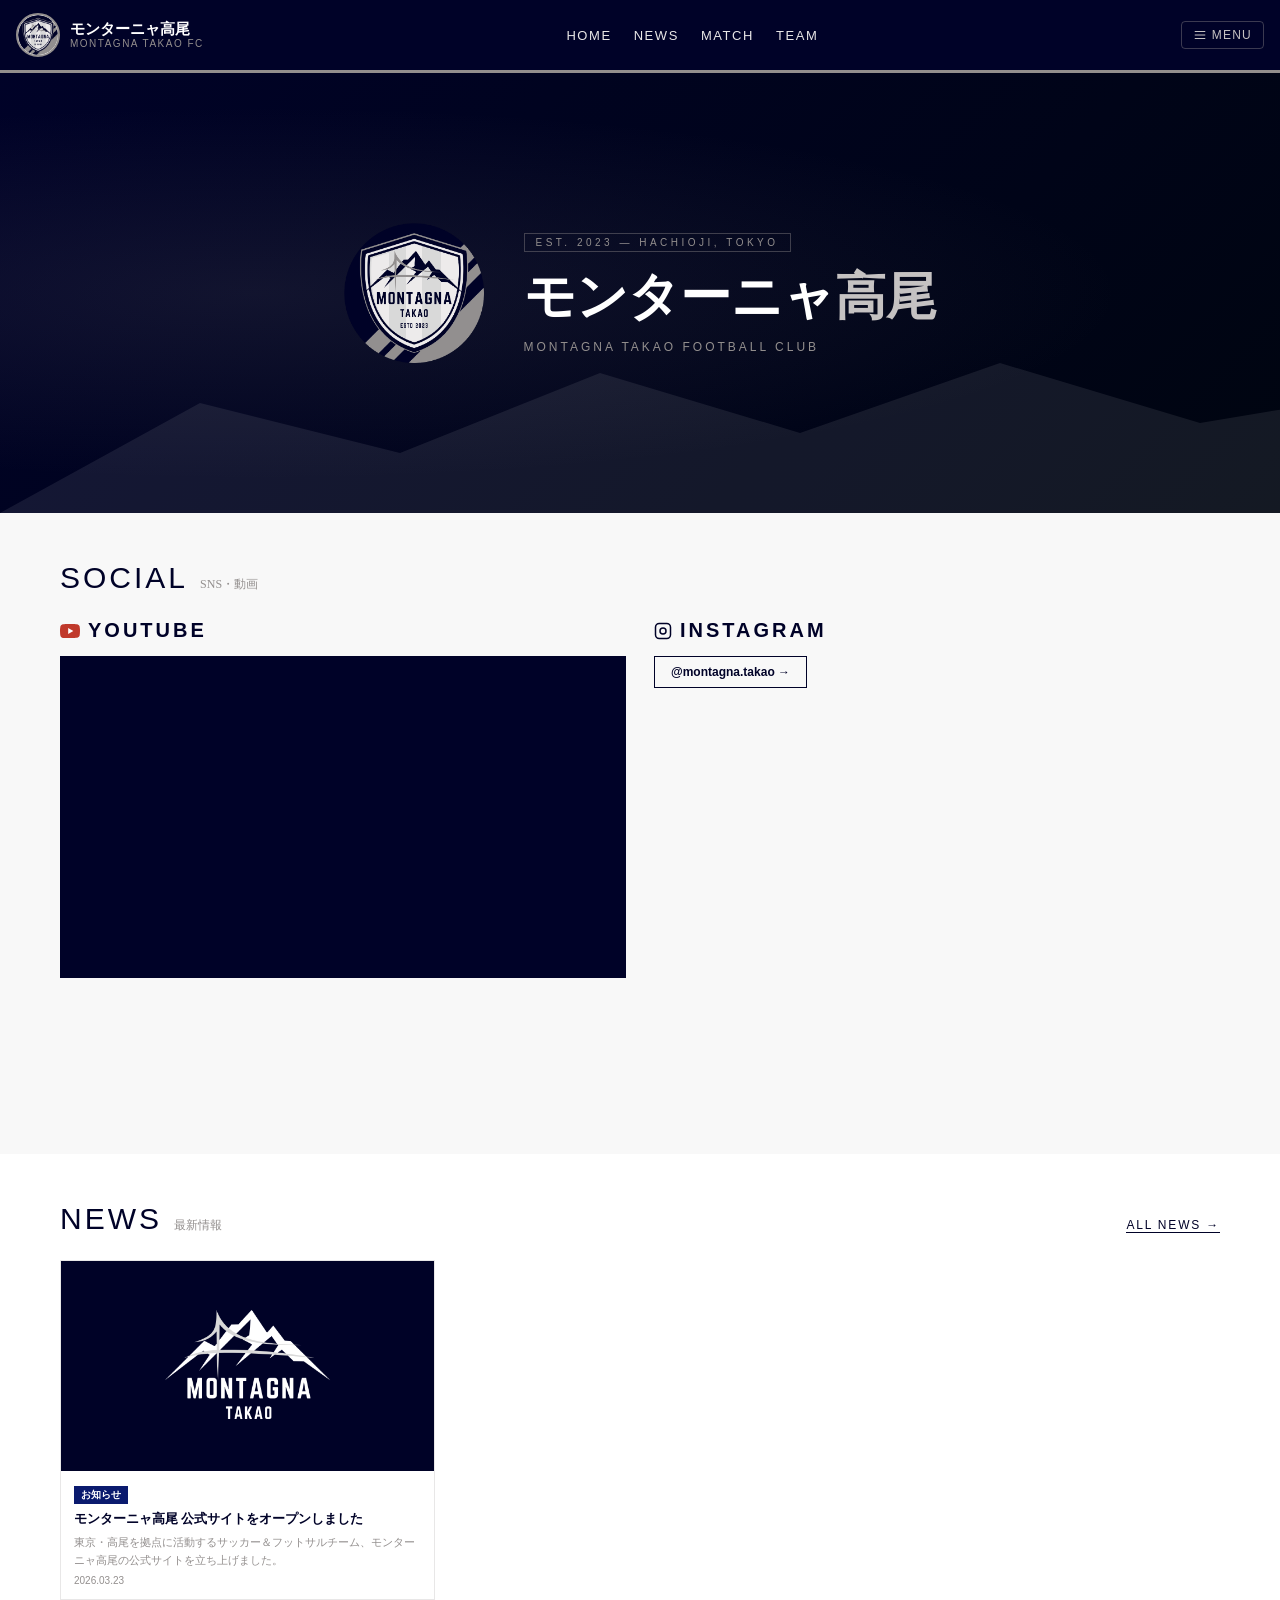
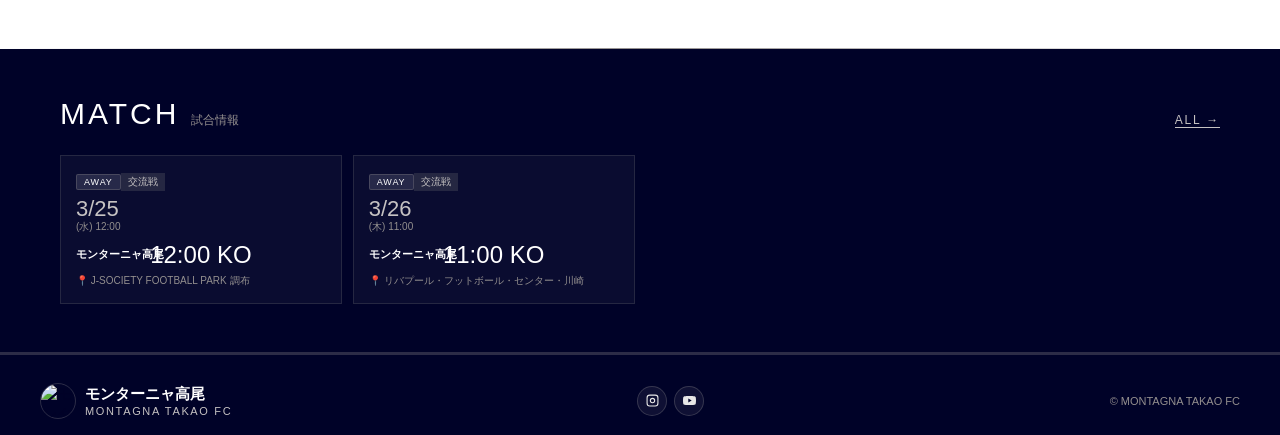
==== commit 6f16e46a: "Update index.html" ====
--- a/index.html
+++ b/index.html
@@ -14,7 +14,7 @@
 <header>
   <div class="header-inner">
     <a class="logo" onclick="showSection('home')">
-      <div class="logo-emblem"><img src="images/logo.JPEG" alt="モンターニャ高尾 エンブレム"></div>
+      <div class="logo-emblem"><img src="images/logo.png" alt="モンターニャ高尾 エンブレム"></div>
       <div class="logo-text">
         <span class="logo-ja">モンターニャ高尾</span>
         <span class="logo-en">MONTAGNA TAKAO FC</span>
@@ -71,7 +71,7 @@
       <path fill="white" d="M0,170 L200,60 L400,110 L600,30 L800,90 L1000,20 L1200,80 L1440,40 L1440,170Z"/>
     </svg>
     <div class="hero-content">
-      <div class="hero-emblem"><img src="images/logo.JPEG" alt="モンターニャ高尾 エンブレム"></div>
+      <div class="hero-emblem"><img src="images/logo.png" alt="モンターニャ高尾 エンブレム"></div>
       <div>
         <div class="hero-tag">EST. 2023 — HACHIOJI, TOKYO</div>
         <h1>モンターニャ<span>高尾</span></h1>
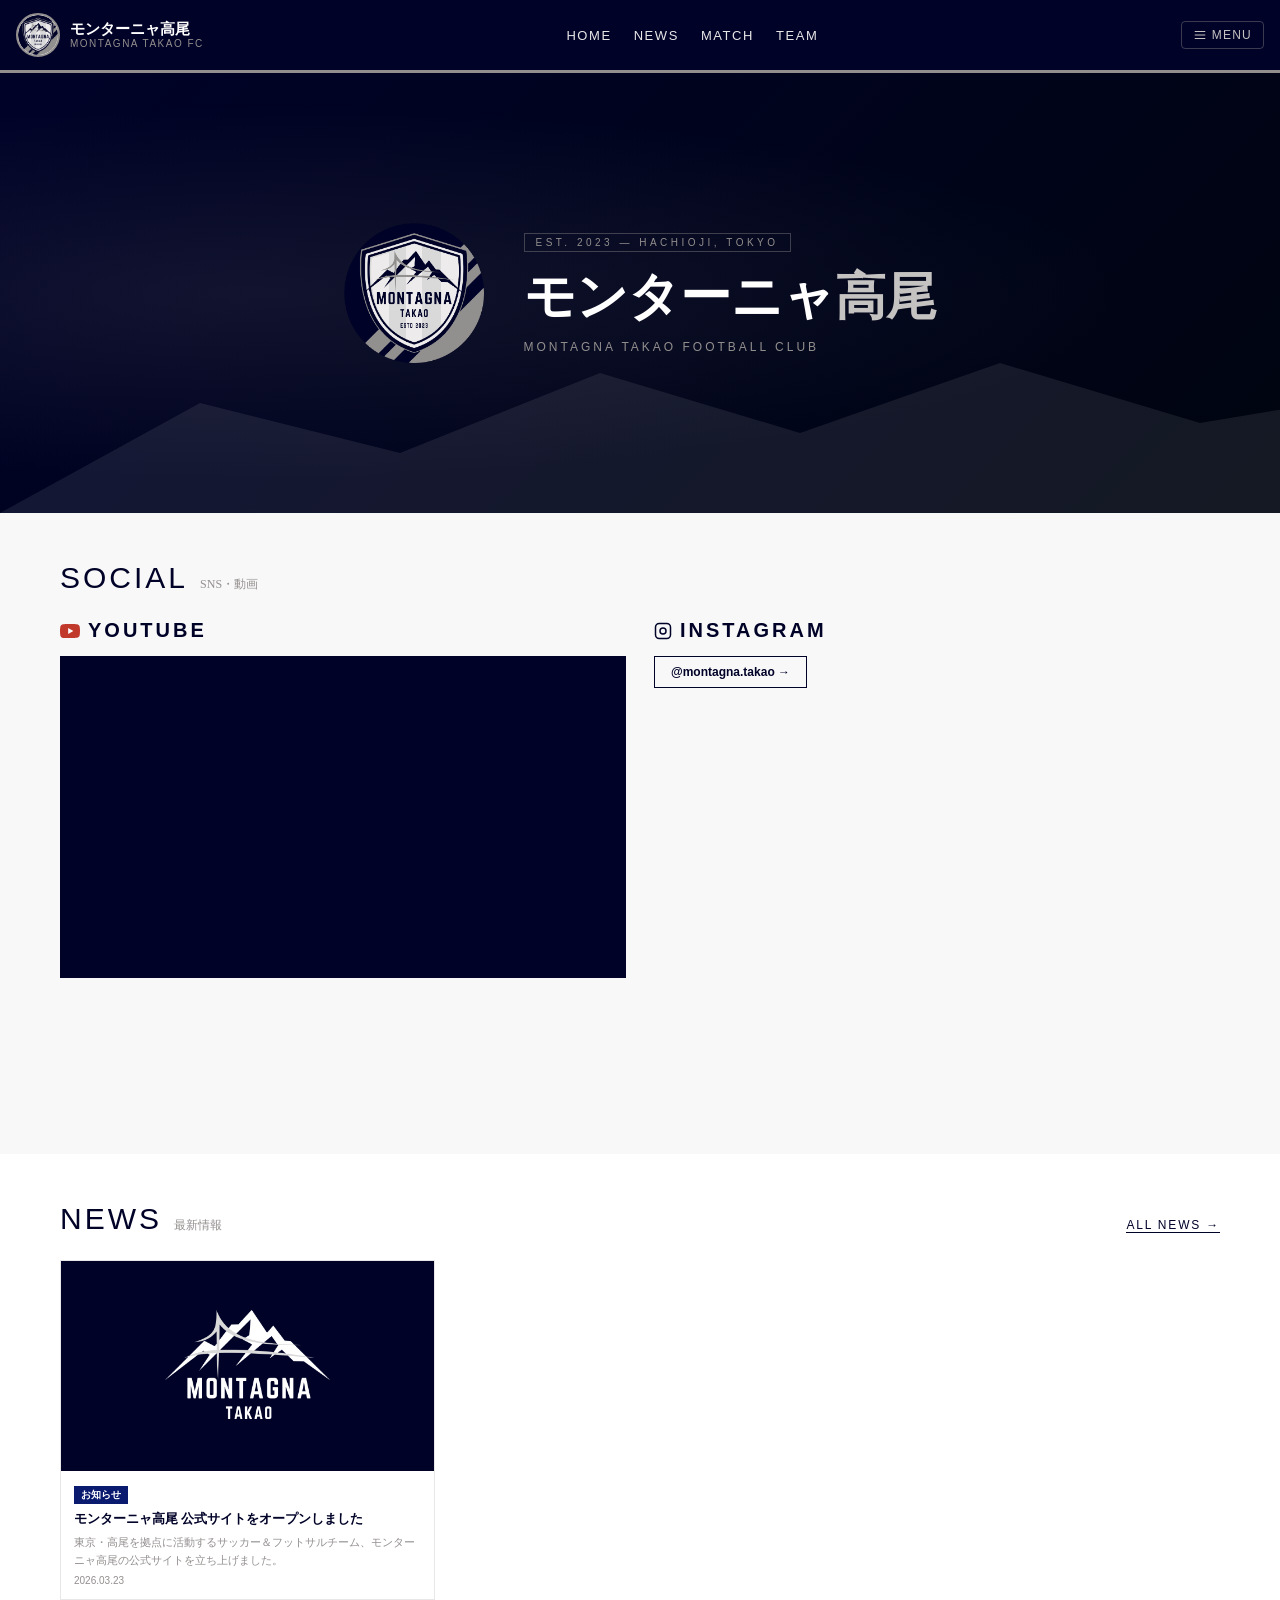
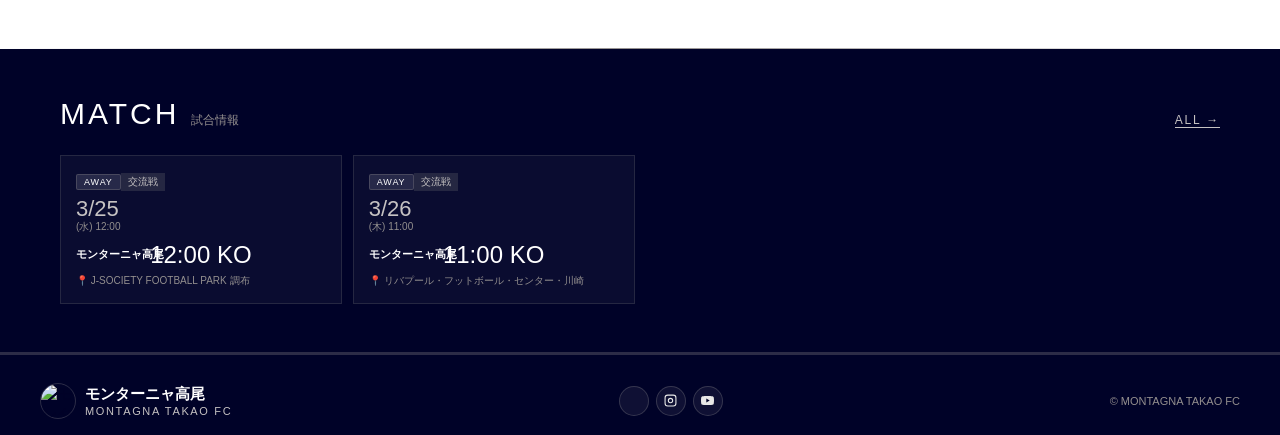
==== commit 1f2df1f2: "Update index.html" ====
--- a/index.html
+++ b/index.html
@@ -216,9 +216,10 @@
       </div>
       <div class="footer-sns">
         <a class="sns-link" href="#" title="Instagram">
+        <a class="sns-link" href="https://www.instagram.com/montagna.takao/" target="_blank" rel="noopener noreferrer" title="Instagram">
           <svg viewBox="0 0 24 24" width="13" height="13" fill="none" stroke="currentColor" stroke-width="2"><rect x="2" y="2" width="20" height="20" rx="5"/><circle cx="12" cy="12" r="4"/></svg>
         </a>
-        <a class="sns-link" href="#" title="YouTube">
+        <a class="sns-link" href="https://youtube.com/channel/UCKqOc3G8jPCKGP35AfwdIrg?si=GimWbK_rLCpuA2k1" target="_blank" rel="noopener noreferrer" title="YouTube">
           <svg viewBox="0 0 24 24" width="13" height="13" fill="currentColor"><path d="M23.5 6.2a3 3 0 00-2.1-2.1C19.5 3.5 12 3.5 12 3.5s-7.5 0-9.4.6A3 3 0 00.5 6.2 31.9 31.9 0 000 12a31.9 31.9 0 00.5 5.8A3 3 0 002.6 20c1.9.5 9.4.5 9.4.5s7.5 0 9.4-.6a3 3 0 002.1-2.1c.3-1.9.5-3.8.5-5.8a31.9 31.9 0 00-.5-5.8z"/><path fill="var(--navy)" d="M9.8 15.5l6.2-3.5-6.2-3.5z"/></svg>
         </a>
       </div>
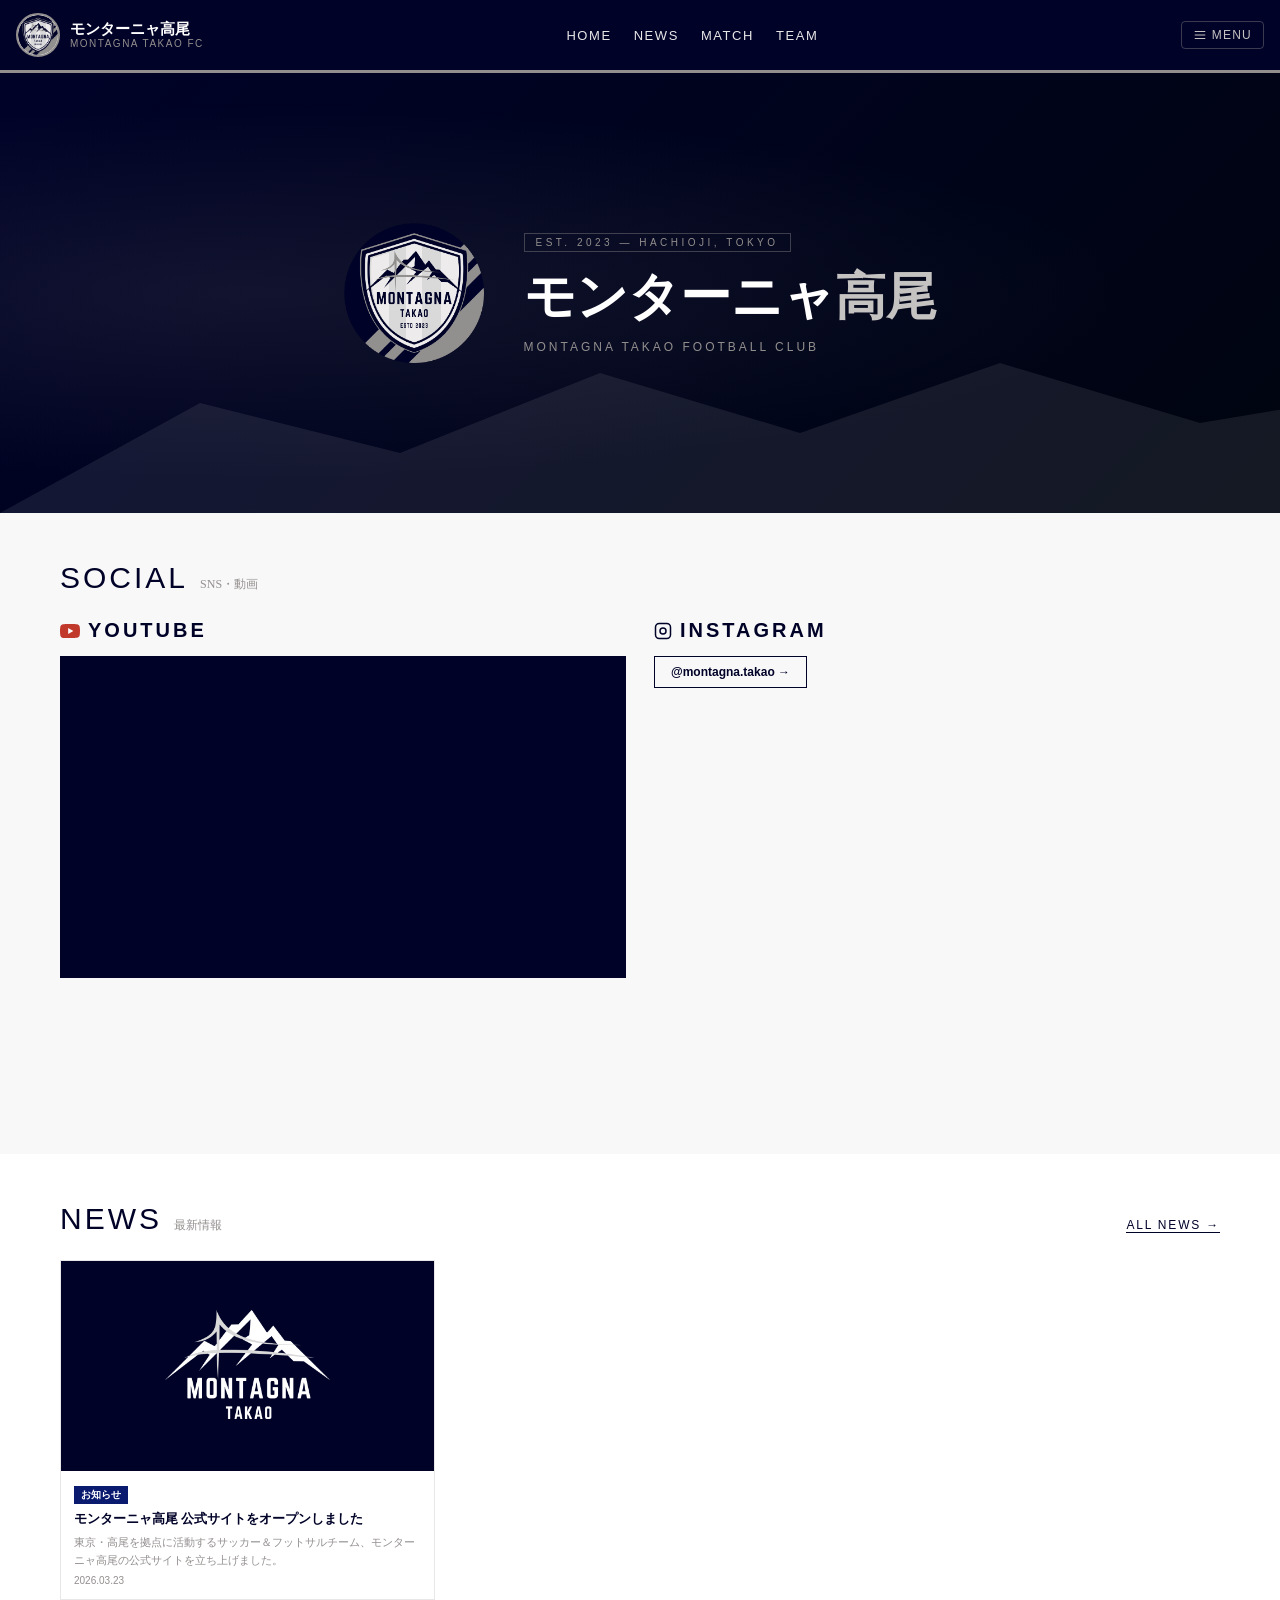
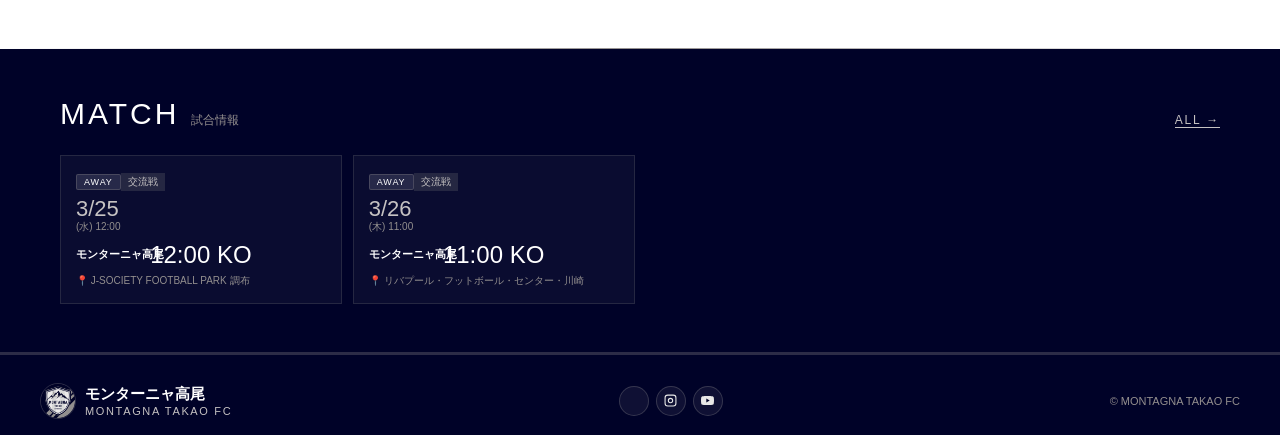
==== commit acb395ab: "Replace logo image format from JPEG to PNG" ====
--- a/index.html
+++ b/index.html
@@ -208,7 +208,7 @@
   <div class="footer-inner">
     <div class="footer-bottom">
       <div class="footer-logo">
-        <img src="images/logo.JPEG" alt="モンターニャ高尾 エンブレム">
+        <img src="images/logo.png" alt="モンターニャ高尾 エンブレム">
         <div>
           <div class="footer-logo-text">モンターニャ高尾</div>
           <div class="footer-logo-en">MONTAGNA TAKAO FC</div>
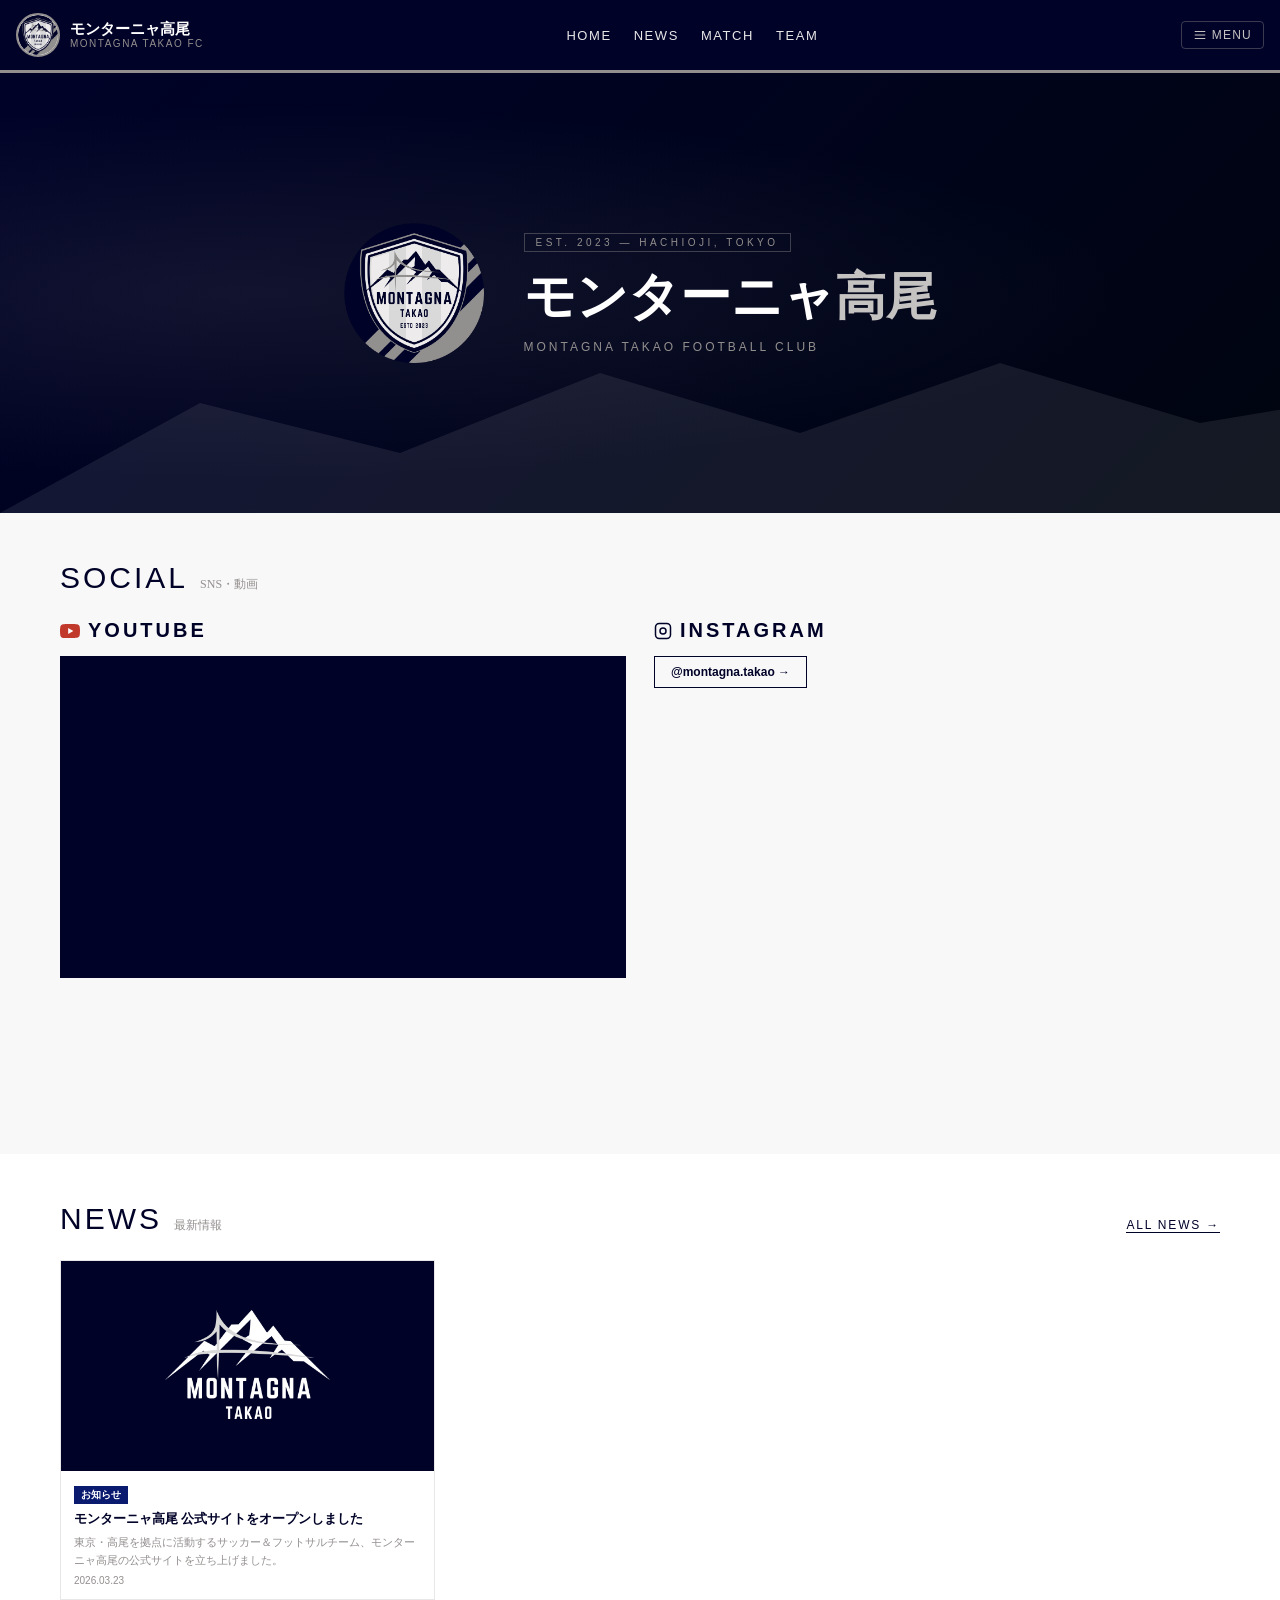
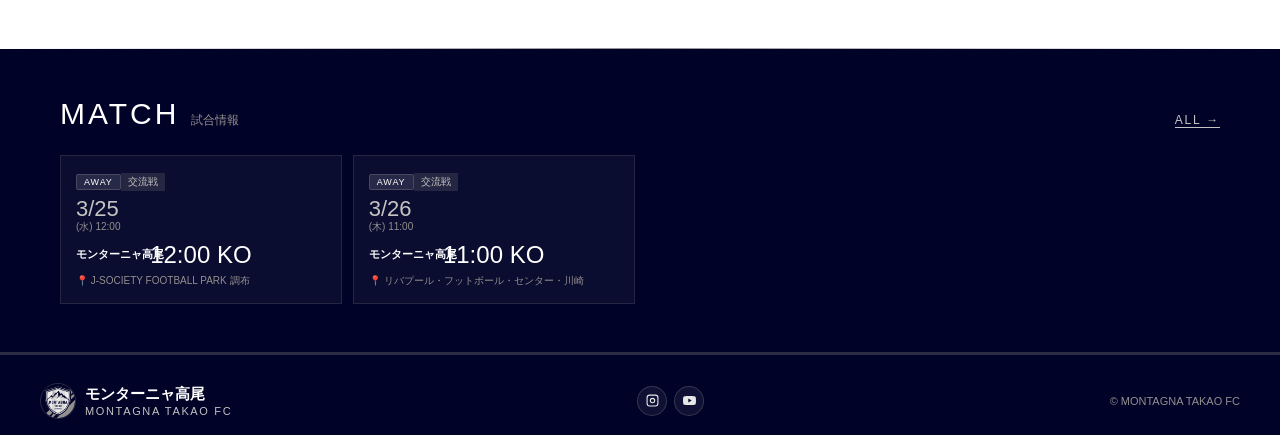
==== commit ed150a75: "Update Instagram link in footer" ====
--- a/index.html
+++ b/index.html
@@ -215,7 +215,6 @@
         </div>
       </div>
       <div class="footer-sns">
-        <a class="sns-link" href="#" title="Instagram">
         <a class="sns-link" href="https://www.instagram.com/montagna.takao/" target="_blank" rel="noopener noreferrer" title="Instagram">
           <svg viewBox="0 0 24 24" width="13" height="13" fill="none" stroke="currentColor" stroke-width="2"><rect x="2" y="2" width="20" height="20" rx="5"/><circle cx="12" cy="12" r="4"/></svg>
         </a>
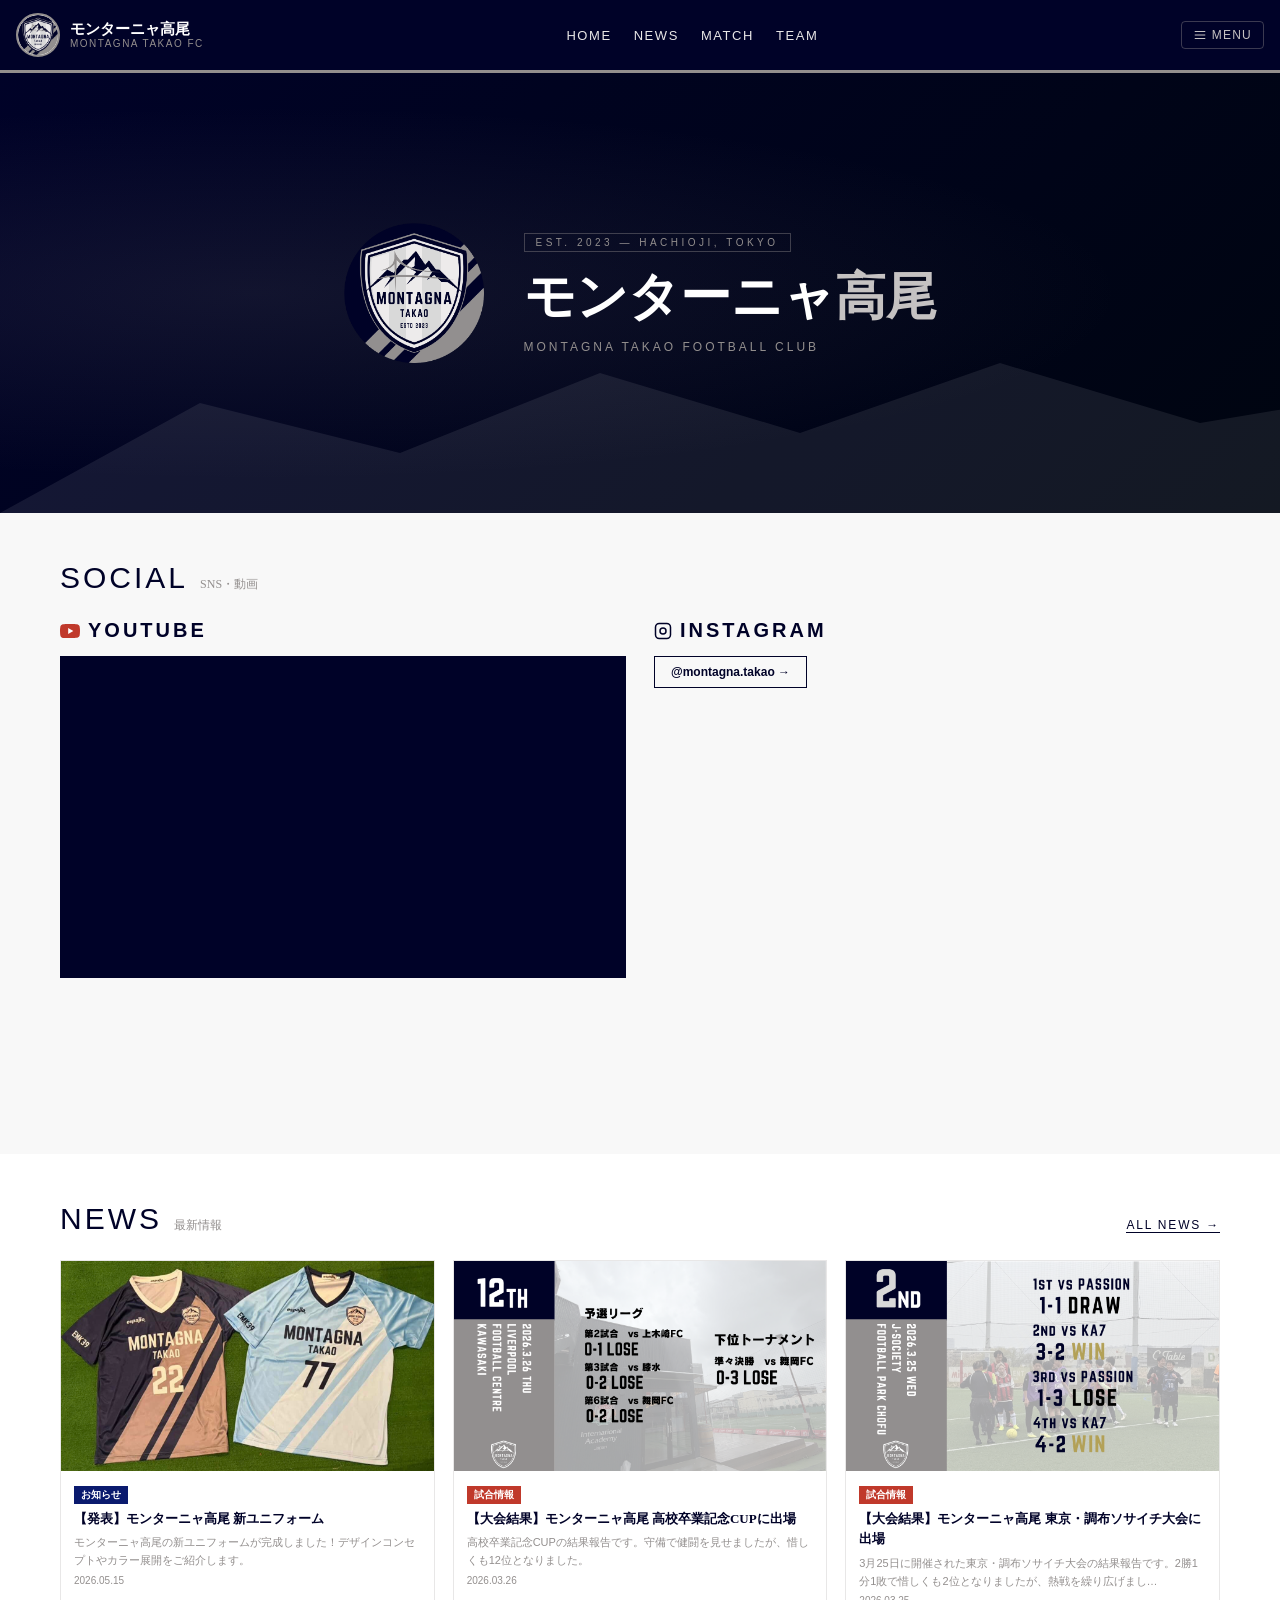
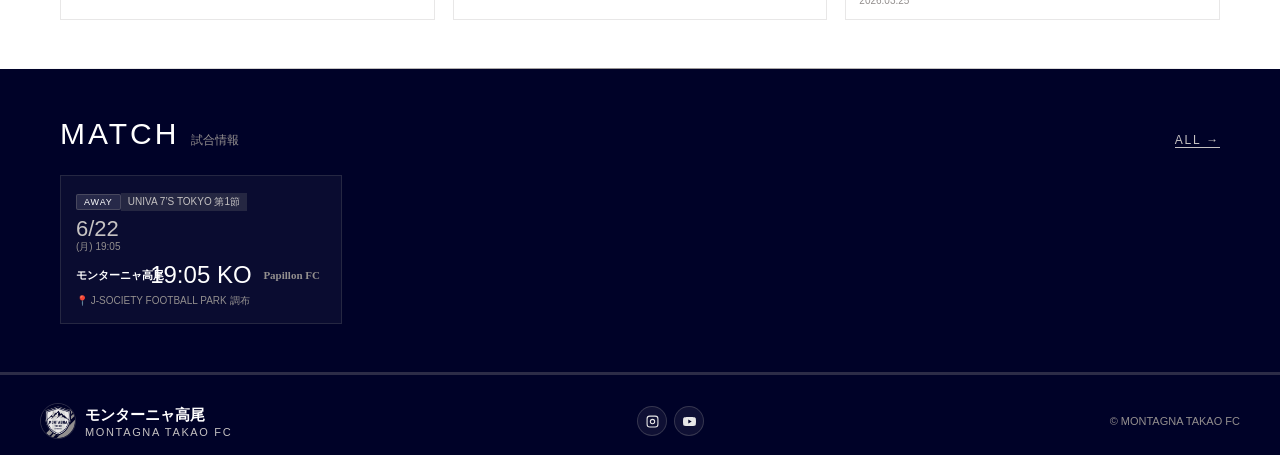
==== commit 1e90a25d: "SEO対応 metaタグ・sitemap・robots.txt追加" ====
--- a/index.html
+++ b/index.html
@@ -5,6 +5,43 @@
 <link rel="icon" href="images/favicon.png" type="image/png">
 <meta name="viewport" content="width=device-width, initial-scale=1.0">
 <title>モンターニャ高尾 | MONTAGNA TAKAO FC</title>
+<meta name="description" content="東京・高尾を拠点に活動するサッカー＆フットサルチーム「モンターニャ高尾」の公式サイト。試合結果、ユニフォーム情報、メンバー募集など最新情報を発信中。">
+<meta name="keywords" content="モンターニャ高尾,MONTAGNA TAKAO FC,高尾 サッカー,高尾 フットサル,東京 社会人サッカー,ユニフォーム">
+<link rel="canonical" href="https://montagnatakao.jp/">
+
+<!-- OGP -->
+<meta property="og:title" content="モンターニャ高尾 | MONTAGNA TAKAO FC">
+<meta property="og:description" content="東京・高尾を拠点に活動するサッカー＆フットサルチーム「モンターニャ高尾」の公式サイト。試合結果、ユニフォーム情報、最新ニュースを発信中。">
+<meta property="og:type" content="website">
+<meta property="og:url" content="https://montagnatakao.jp/">
+<meta property="og:image" content="https://montagnatakao.jp/images/thumbnail.png">
+<meta property="og:site_name" content="MONTAGNA TAKAO FC">
+<meta property="og:locale" content="ja_JP">
+<meta name="twitter:card" content="summary_large_image">
+
+<!-- 構造化データ (JSON-LD) -->
+<script type="application/ld+json">
+{
+  "@context": "https://schema.org",
+  "@type": "SportsTeam",
+  "name": "モンターニャ高尾",
+  "alternateName": "MONTAGNA TAKAO FC",
+  "url": "https://montagnatakao.jp/",
+  "logo": "https://montagnatakao.jp/images/logo.png",
+  "sport": "Soccer",
+  "location": {
+    "@type": "Place",
+    "name": "高尾",
+    "address": {
+      "@type": "PostalAddress",
+      "addressLocality": "高尾",
+      "addressRegion": "東京都",
+      "addressCountry": "JP"
+    }
+  }
+}
+</script>
+
 <link href="https://fonts.googleapis.com/css2?family=Shippori+Mincho:wght@400;600;700&family=Bebas+Neue&family=Noto+Sans+JP:wght@300;400;500;700&display=swap" rel="stylesheet">
 <link rel="stylesheet" href="css/style.css">
 </head>
--- a/css/style.css
+++ b/css/style.css
@@ -454,6 +454,10 @@
   padding: 4px 10px;
   text-transform: uppercase;
 }
+/* カテゴリ色 — ニュースカードと統一 */
+.article-cat.match  { background: #c0392b; }
+.article-cat.report { background: var(--gray); }
+.article-cat.info   { background: var(--navy-light); }
 .article-date-tag { font-size: 11px; color: var(--gray); letter-spacing: 0.04em; }
 .article-title {
   font-family: 'Shippori Mincho', serif;
@@ -728,6 +732,19 @@
   transition: color 0.2s;
 }
 .static-back:hover { color: var(--navy); }
+.static-page a {
+  color: var(--navy);            /* リンクの色をクラブカラーに */
+  text-decoration: underline;    /* 下線をつけてリンクだと分かりやすく */
+  font-weight: 700;
+  transition: opacity 0.2s;
+  position: relative;
+  z-index: 10;                   /* 他の要素に隠されないように */
+  pointer-events: auto;          /* 確実にクリック可能にする */
+}
+
+.static-page a:hover {
+  opacity: 0.7;                  /* ホバー時に少し薄くする演出 */
+}
 
 /* ══════════════════════════════════════
    PAGE BANNER
